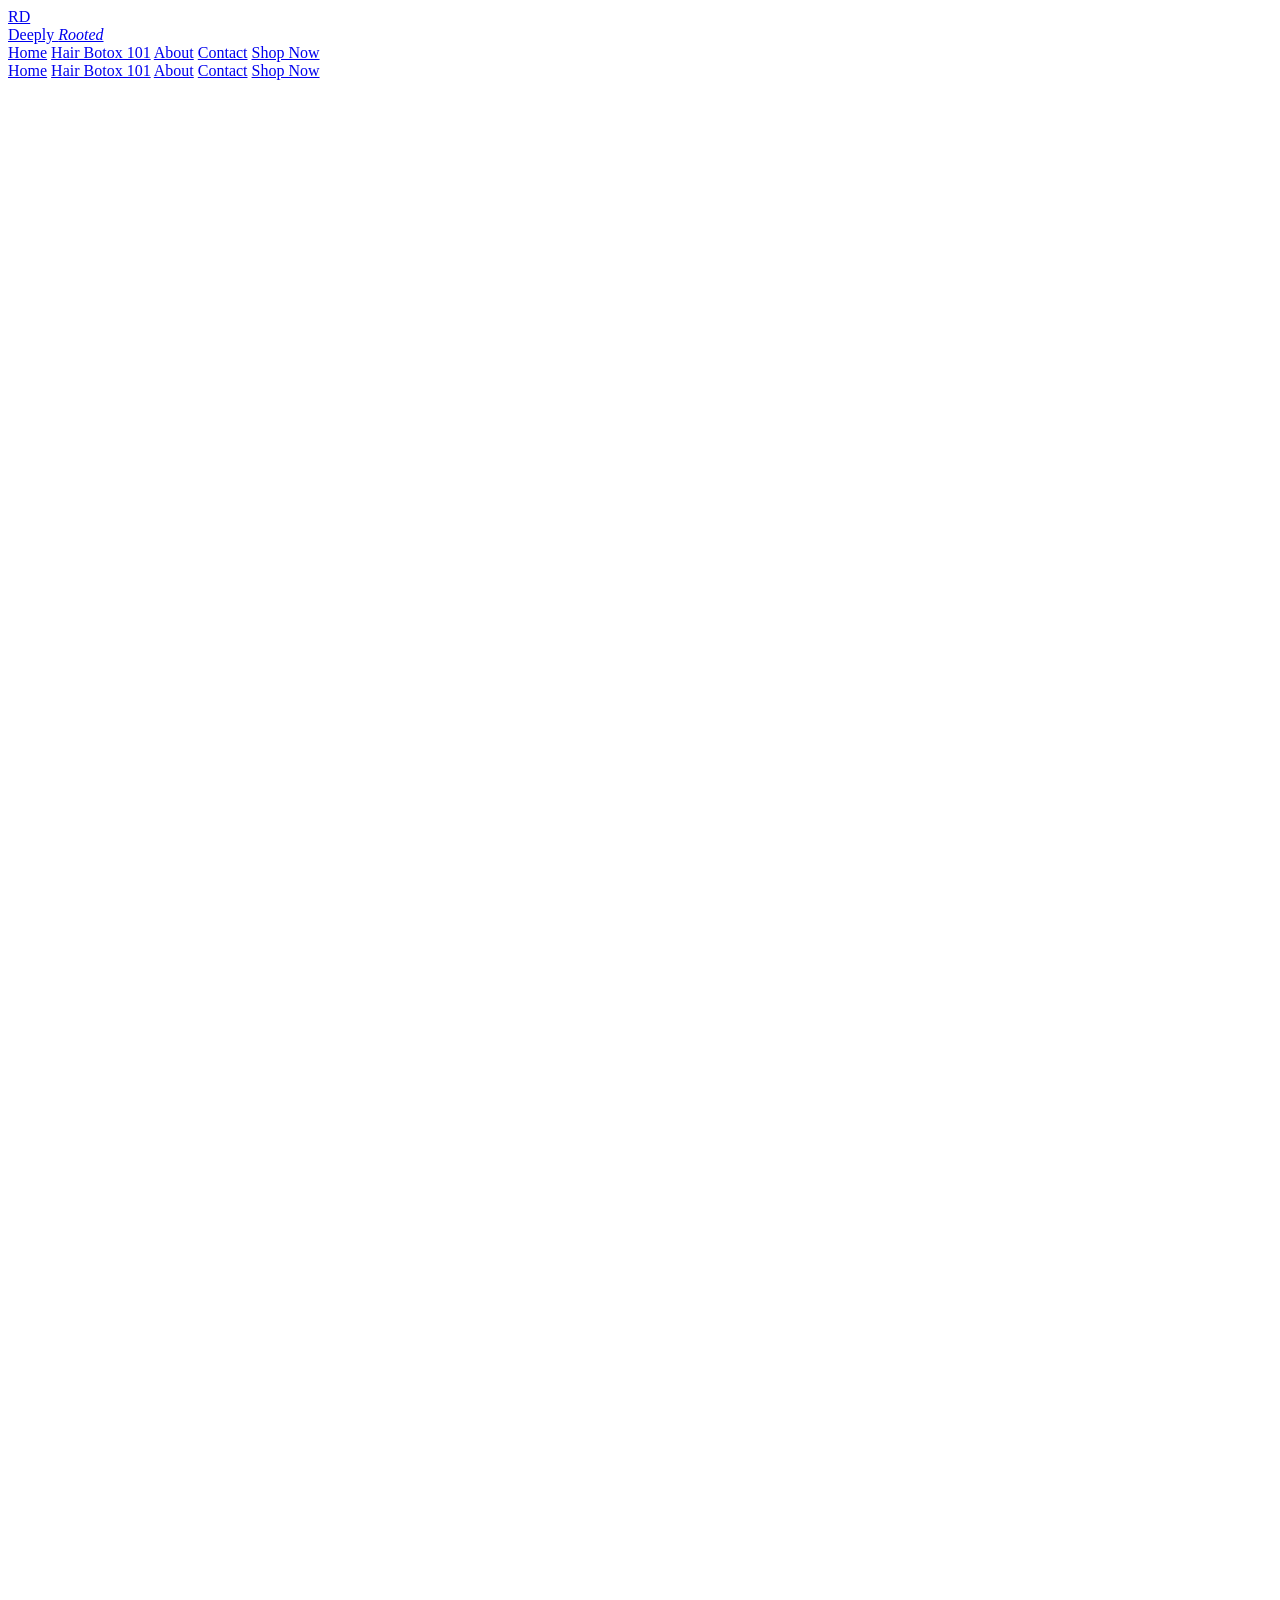
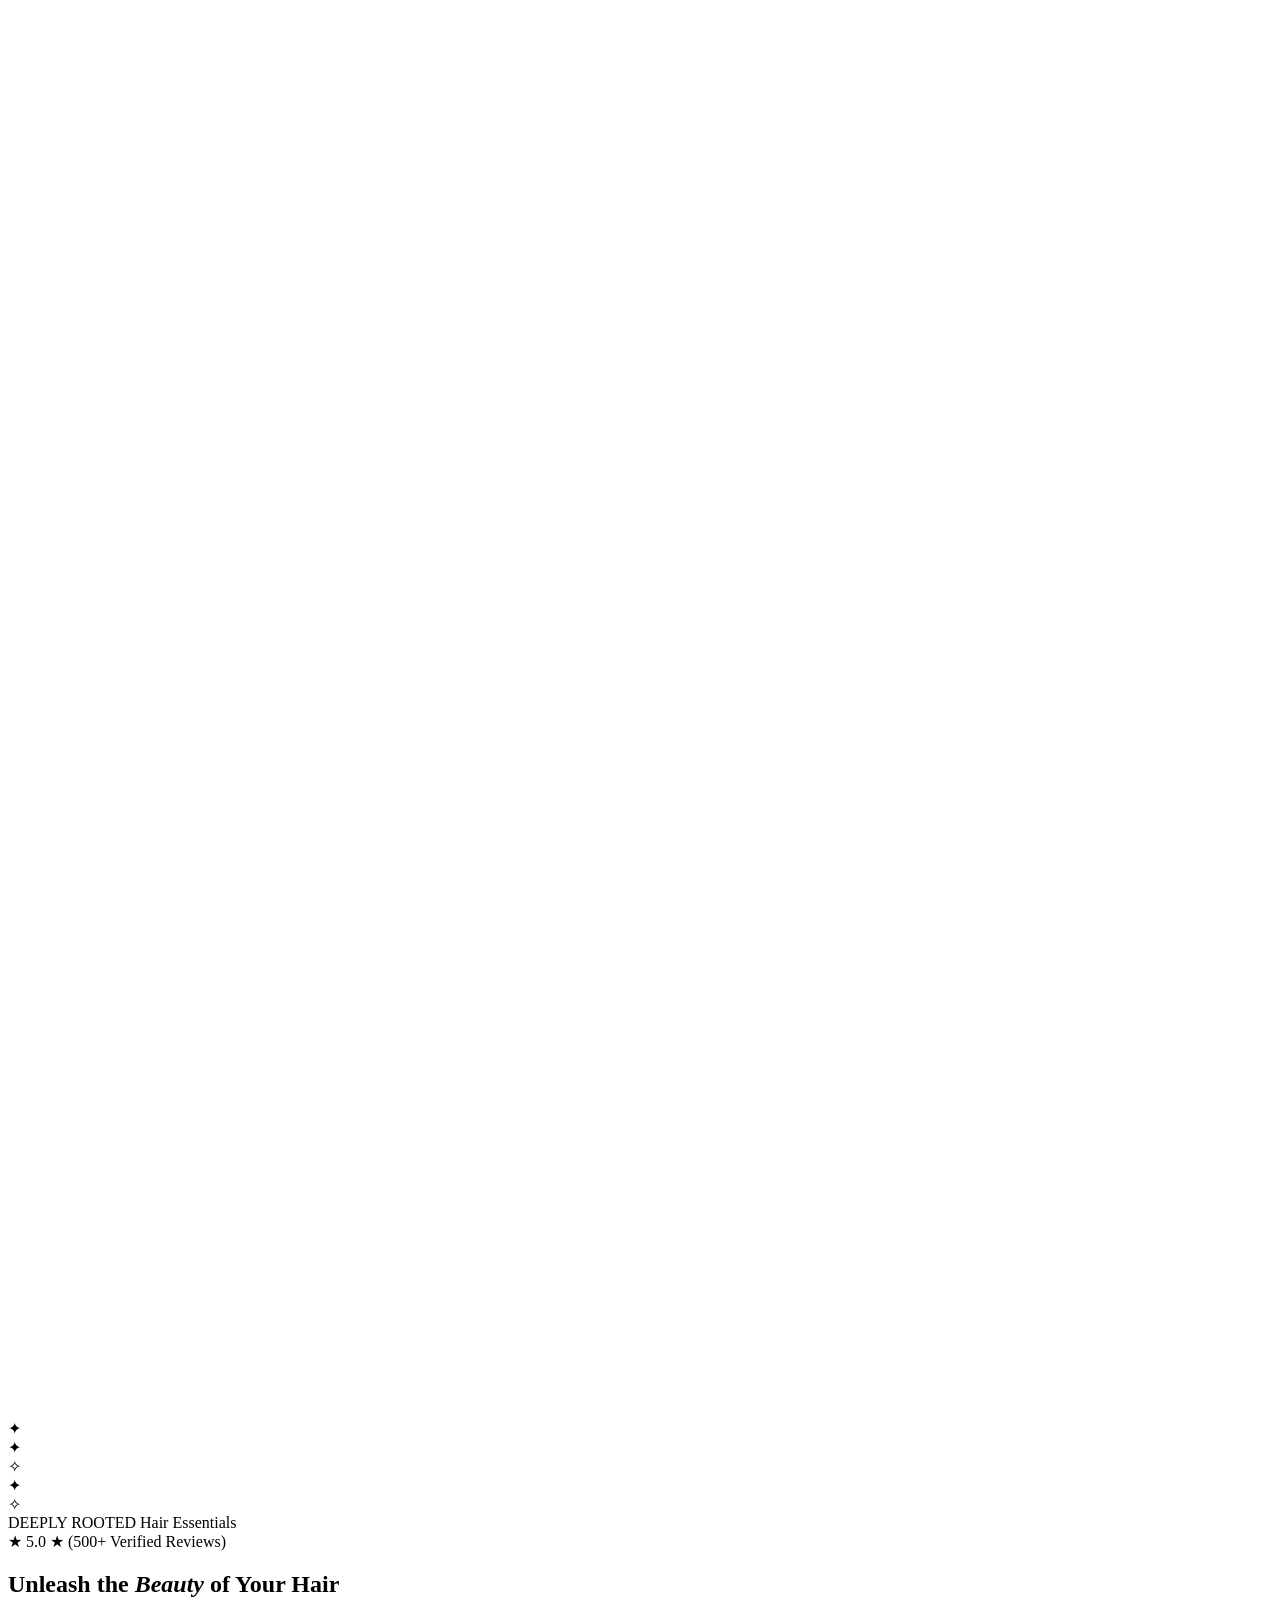
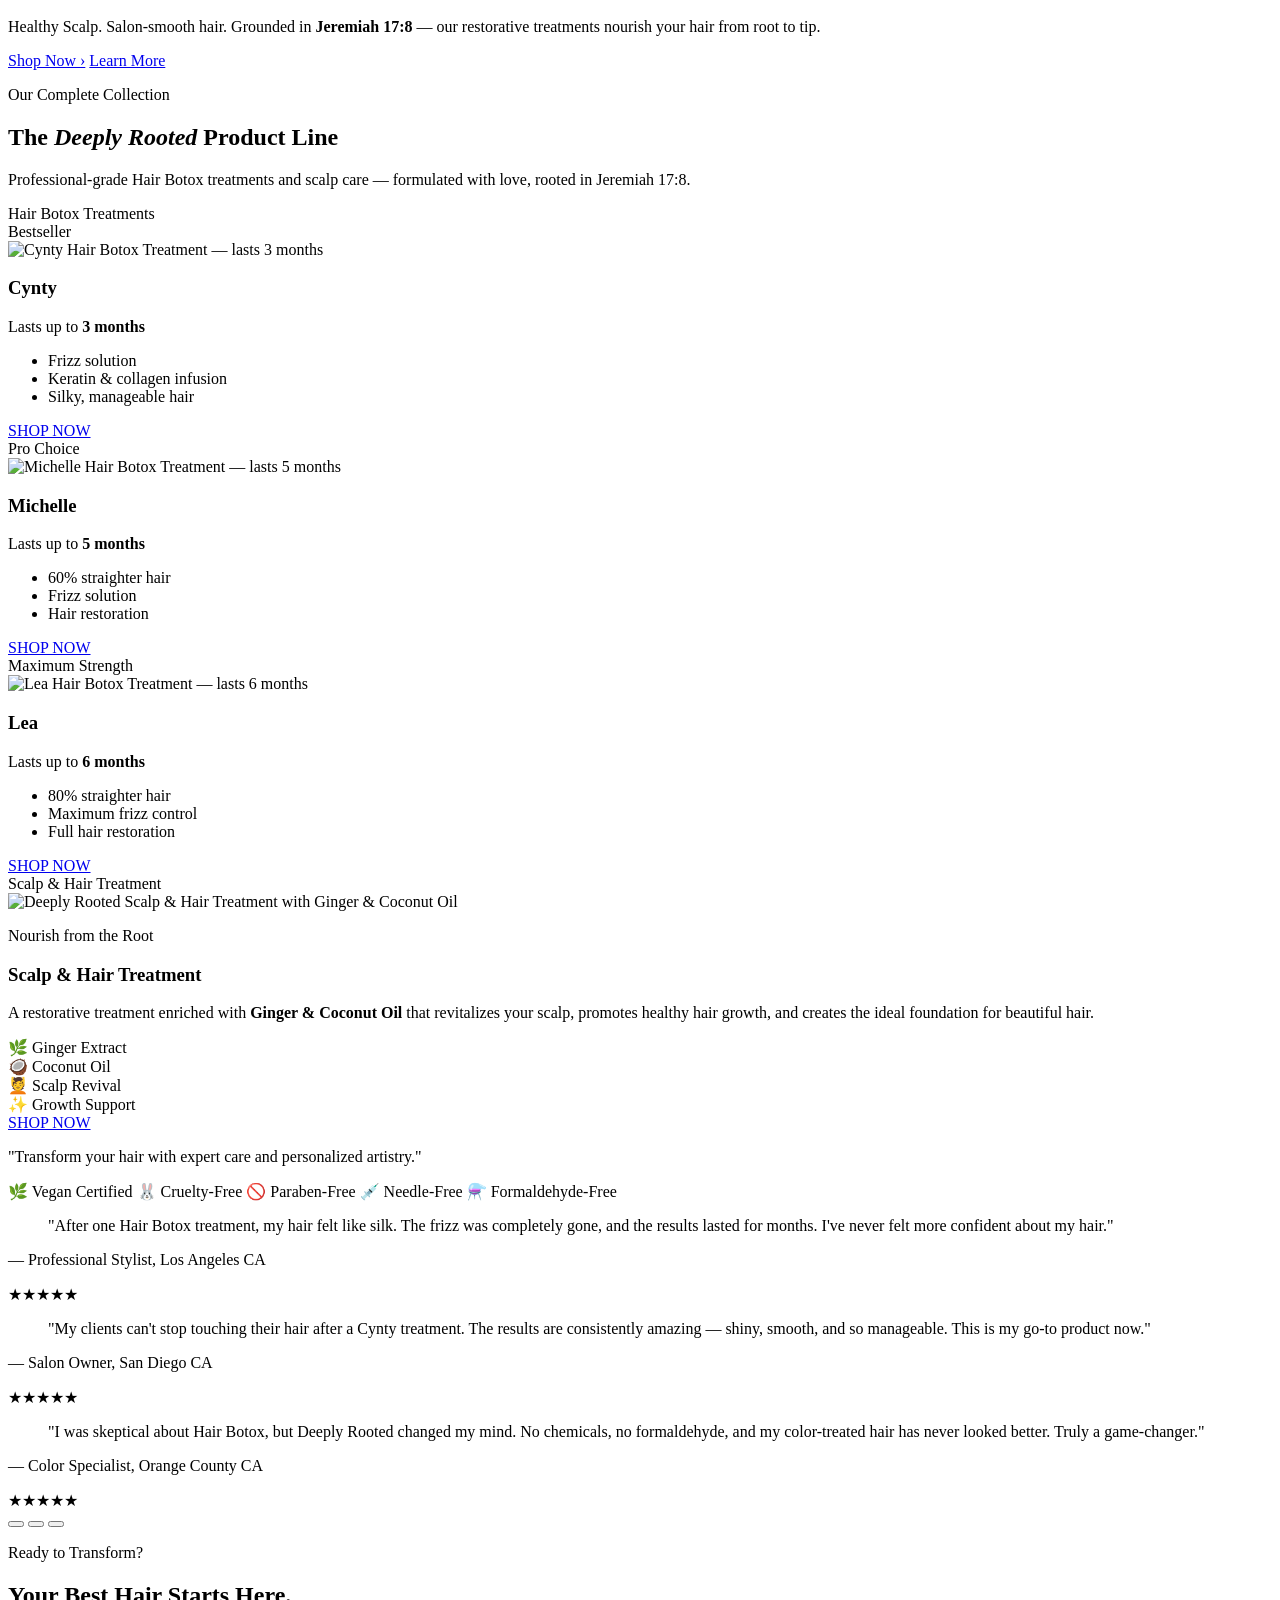
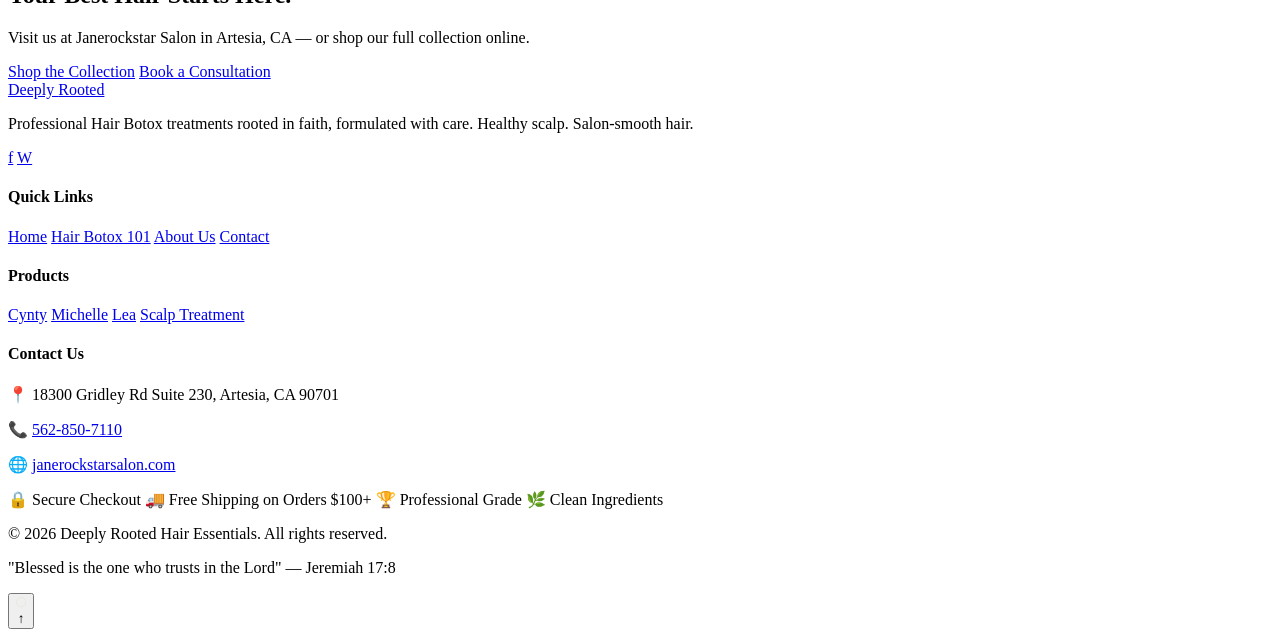
==== index.html @ 49ce664a "Clean up homepage: remove 5 redundant sections, keep focused flow (Hero > Products > Testimonials > " ====
<!DOCTYPE html>
<html lang="en">
<head>
  <meta charset="UTF-8">
  <meta name="viewport" content="width=device-width, initial-scale=1.0">
  <title>Deeply Rooted Hair Essentials — Professional Hair Botox Care</title>
  <meta name="description" content="Unleash the beauty of your hair with professional Hair Botox treatments. Needle-free, formaldehyde-free, chemical-free solutions for salon-smooth hair. Healthy Scalp. Salon-smooth hair.">

  <!-- Performance: Preconnect -->
  <link rel="preconnect" href="https://fonts.googleapis.com">
  <link rel="preconnect" href="https://fonts.gstatic.com" crossorigin>
  <link rel="preconnect" href="https://hair-botox-deeply-rooted.myshopify.com">

  <!-- Open Graph -->
  <meta property="og:title" content="Deeply Rooted Hair Essentials — Professional Hair Botox Care">
  <meta property="og:description" content="Needle-free, formaldehyde-free Hair Botox treatments. Healthy Scalp. Salon-smooth hair.">
  <meta property="og:type" content="website">
  <meta property="og:image" content="assets/images/logo.png">

  <link rel="stylesheet" href="styles/main.css">
  <link rel="stylesheet" href="styles/pages/home.css">

  <!-- Structured Data -->
  <script type="application/ld+json">
  {
    "@context": "https://schema.org",
    "@type": "LocalBusiness",
    "name": "Deeply Rooted Hair Essentials",
    "description": "Professional Hair Botox treatments — needle-free, formaldehyde-free, chemical-free. Healthy Scalp. Salon-smooth hair.",
    "address": {
      "@type": "PostalAddress",
      "streetAddress": "18300 Gridley Rd Suite 230",
      "addressLocality": "Artesia",
      "addressRegion": "CA",
      "postalCode": "90701",
      "addressCountry": "US"
    },
    "telephone": "562-850-7110",
    "url": "https://janerockstarsalon.com",
    "aggregateRating": {
      "@type": "AggregateRating",
      "ratingValue": "5.0",
      "reviewCount": "500"
    }
  }
  </script>

  <!-- Fallback: show all content if JavaScript is disabled (e.g. mobile data-saver mode) -->
  <noscript>
    <style>
      .reveal, .reveal-left, .reveal-right, .reveal-scale, .reveal-rotate, .reveal-blur {
        opacity: 1 !important;
        transform: none !important;
        filter: none !important;
        animation: none !important;
      }
    </style>
  </noscript>
</head>
<body>

  <!-- Scroll Progress Bar -->
  <div class="scroll-progress" id="scroll-progress"></div>

  <!-- Navigation -->
  <nav class="navbar" id="navbar">
    <div class="container">
      <a href="index.html" class="nav-logo">
        <div class="nav-logo-mark">
          <img src="assets/images/logo.png" alt="Deeply Rooted Logo" class="nav-logo-img" onerror="this.style.display='none'; this.nextElementSibling.style.display='flex'">
          <div class="nav-logo-fallback" style="display:none">RD</div>
        </div>
        <span class="nav-logo-text">Deeply <em>Rooted</em></span>
      </a>
      <div class="nav-links">
        <a href="index.html" class="active">Home</a>
        <a href="hair-botox-101.html">Hair Botox 101</a>
        <a href="about.html">About</a>
        <a href="contact.html">Contact</a>
        <a href="https://hair-botox-deeply-rooted.myshopify.com" target="_blank" class="nav-cta">Shop Now</a>
      </div>
      <div class="hamburger" id="hamburger" aria-label="Toggle navigation menu">
        <span></span><span></span><span></span>
      </div>
    </div>
  </nav>

  <!-- Mobile Menu -->
  <div class="mobile-overlay" id="mobile-overlay"></div>
  <div class="mobile-menu" id="mobile-menu">
    <a href="index.html">Home</a>
    <a href="hair-botox-101.html">Hair Botox 101</a>
    <a href="about.html">About</a>
    <a href="contact.html">Contact</a>
    <a href="https://hair-botox-deeply-rooted.myshopify.com" target="_blank" class="btn btn-primary" style="margin-top:1rem;">Shop Now</a>
  </div>

  <!-- ═══════════════════════════════════════════
       HERO — Logo-Centered Design
  ═══════════════════════════════════════════ -->
  <section class="hero" id="hero">

    <!-- Particle container -->
    <div class="hero-particles" id="hero-particles"></div>

    <!-- Botanical leaf decorations -->
    <div class="hero-leaf hero-leaf-left" aria-hidden="true">
      <svg viewBox="0 0 200 600" fill="none" xmlns="http://www.w3.org/2000/svg">
        <path d="M170 20 C140 80, 100 160, 80 260 C65 340, 70 420, 50 560" stroke="rgba(255,255,255,0.18)" stroke-width="1.5" fill="none"/>
        <path d="M158 45 C135 38, 110 42, 95 55 C110 48, 135 46, 158 45Z" fill="rgba(255,255,255,0.09)" stroke="rgba(255,255,255,0.14)" stroke-width="0.8"/>
        <path d="M148 75 C122 62, 95 66, 78 82 C95 72, 122 70, 148 75Z" fill="rgba(255,255,255,0.09)" stroke="rgba(255,255,255,0.14)" stroke-width="0.8"/>
        <path d="M135 108 C108 93, 78 97, 60 116 C78 104, 108 101, 135 108Z" fill="rgba(255,255,255,0.09)" stroke="rgba(255,255,255,0.13)" stroke-width="0.8"/>
        <path d="M120 145 C92 128, 60 133, 40 154 C60 140, 92 137, 120 145Z" fill="rgba(255,255,255,0.08)" stroke="rgba(255,255,255,0.13)" stroke-width="0.8"/>
        <path d="M108 182 C80 164, 48 169, 28 192 C48 177, 80 174, 108 182Z" fill="rgba(255,255,255,0.08)" stroke="rgba(255,255,255,0.12)" stroke-width="0.8"/>
        <path d="M80 260 C55 290, 35 330, 25 380" stroke="rgba(255,255,255,0.13)" stroke-width="1.2" fill="none"/>
        <path d="M72 285 C50 275, 28 278, 12 292 C28 283, 50 282, 72 285Z" fill="rgba(255,255,255,0.07)" stroke="rgba(255,255,255,0.11)" stroke-width="0.8"/>
      </svg>
    </div>
    <div class="hero-leaf hero-leaf-right" aria-hidden="true">
      <svg viewBox="0 0 200 600" fill="none" xmlns="http://www.w3.org/2000/svg">
        <path d="M170 20 C140 80, 100 160, 80 260 C65 340, 70 420, 50 560" stroke="rgba(255,255,255,0.15)" stroke-width="1.5" fill="none"/>
        <path d="M158 45 C135 38, 110 42, 95 55 C110 48, 135 46, 158 45Z" fill="rgba(255,255,255,0.08)" stroke="rgba(255,255,255,0.12)" stroke-width="0.8"/>
        <path d="M148 75 C122 62, 95 66, 78 82 C95 72, 122 70, 148 75Z" fill="rgba(255,255,255,0.08)" stroke="rgba(255,255,255,0.12)" stroke-width="0.8"/>
        <path d="M135 108 C108 93, 78 97, 60 116 C78 104, 108 101, 135 108Z" fill="rgba(255,255,255,0.07)" stroke="rgba(255,255,255,0.11)" stroke-width="0.8"/>
        <path d="M80 260 C55 290, 35 330, 25 380" stroke="rgba(255,255,255,0.11)" stroke-width="1.2" fill="none"/>
        <path d="M72 285 C50 275, 28 278, 12 292 C28 283, 50 282, 72 285Z" fill="rgba(255,255,255,0.06)" stroke="rgba(255,255,255,0.10)" stroke-width="0.8"/>
      </svg>
    </div>

    <!-- Sparkle decorations -->
    <div class="hero-sparkle hero-sparkle-1" aria-hidden="true">✦</div>
    <div class="hero-sparkle hero-sparkle-2" aria-hidden="true">✦</div>
    <div class="hero-sparkle hero-sparkle-3" aria-hidden="true">✧</div>
    <div class="hero-sparkle hero-sparkle-4" aria-hidden="true">✦</div>
    <div class="hero-sparkle hero-sparkle-5" aria-hidden="true">✧</div>

    <div class="hero-inner">
      <!-- Logo Showcase with Parallax -->
      <div class="hero-logo-showcase" id="hero-logo-parallax">
        <div class="logo-glow"></div>
        <div class="logo-pulse-ring"></div>
        <div class="logo-orbit-ring"></div>
        <img src="assets/images/logo.png" alt="Deeply Rooted Hair Essentials" class="hero-logo-main" onerror="this.style.display='none'">
      </div>

      <!-- Brand Name -->
      <div class="hero-brand-name">
        <span class="brand-line-top">DEEPLY ROOTED</span>
        <span class="brand-line-bottom">Hair Essentials</span>
      </div>

      <!-- Rating badge -->
      <div class="hero-rating">
        <span class="rating-star">★</span>
        <span class="rating-score">5.0</span>
        <span class="rating-star">★</span>
        <span class="rating-count">(500+ Verified Reviews)</span>
      </div>

      <!-- Headline -->
      <h1 class="hero-headline">Unleash the <em class="gradient-text">Beauty</em> of Your Hair</h1>
      <p class="hero-sub">Healthy Scalp. Salon-smooth hair. Grounded in <strong>Jeremiah 17:8</strong> — our restorative treatments nourish your hair from root to tip.</p>

      <!-- CTA Buttons -->
      <div class="hero-actions">
        <a href="https://hair-botox-deeply-rooted.myshopify.com" target="_blank" class="btn btn-gold-lg">Shop Now <span class="btn-arrow">›</span></a>
        <a href="hair-botox-101.html" class="btn btn-ghost-lg">Learn More</a>
      </div>
    </div>

    <!-- Scroll indicator -->
    <div class="hero-scroll-hint">
      <div class="scroll-mouse"><div class="scroll-wheel"></div></div>
    </div>
  </section>

  <!-- ═══════════════════════════════════════════
       PRODUCT LINEUP — Complete Collection
  ═══════════════════════════════════════════ -->
  <section class="product-lineup section" id="product-lineup">
    <div class="container">
      <div class="section-header">
        <p class="subtitle">Our Complete Collection</p>
        <h2>The <em>Deeply Rooted</em> Product Line</h2>
        <p>Professional-grade Hair Botox treatments and scalp care — formulated with love, rooted in Jeremiah 17:8.</p>
      </div>

      <!-- Product Category Label -->
      <div class="lineup-category reveal">
        <div class="lineup-category-line"></div>
        <span class="lineup-category-label">Hair Botox Treatments</span>
        <div class="lineup-category-line"></div>
      </div>

      <!-- Hair Botox Products -->
      <div class="lineup-grid reveal">
        <!-- Cynty -->
        <div class="lineup-card" data-product="cynty">
          <div class="lineup-card-badge lineup-badge-gold">Bestseller</div>
          <div class="lineup-card-image">
            <div class="lineup-card-glow"></div>
            <img src="assets/images/product-cynty.png" alt="Cynty Hair Botox Treatment — lasts 3 months" loading="lazy">
          </div>
          <div class="lineup-card-content">
            <h3>Cynty</h3>
            <div class="lineup-duration">
              <div class="lineup-duration-bar" style="--duration-width: 50%"></div>
              <span class="lineup-duration-text">Lasts up to <strong>3 months</strong></span>
            </div>
            <ul class="lineup-features">
              <li>Frizz solution</li>
              <li>Keratin & collagen infusion</li>
              <li>Silky, manageable hair</li>
            </ul>
            <a href="https://hair-botox-deeply-rooted.myshopify.com" target="_blank" class="btn btn-primary btn-ripple lineup-btn">SHOP NOW</a>
          </div>
        </div>

        <!-- Michelle -->
        <div class="lineup-card" data-product="michelle">
          <div class="lineup-card-badge lineup-badge-sage">Pro Choice</div>
          <div class="lineup-card-image">
            <div class="lineup-card-glow"></div>
            <img src="assets/images/product-michelle.png" alt="Michelle Hair Botox Treatment — lasts 5 months" loading="lazy">
          </div>
          <div class="lineup-card-content">
            <h3>Michelle</h3>
            <div class="lineup-duration">
              <div class="lineup-duration-bar" style="--duration-width: 75%"></div>
              <span class="lineup-duration-text">Lasts up to <strong>5 months</strong></span>
            </div>
            <ul class="lineup-features">
              <li>60% straighter hair</li>
              <li>Frizz solution</li>
              <li>Hair restoration</li>
            </ul>
            <a href="https://hair-botox-deeply-rooted.myshopify.com" target="_blank" class="btn btn-primary btn-ripple lineup-btn">SHOP NOW</a>
          </div>
        </div>

        <!-- Lea -->
        <div class="lineup-card" data-product="lea">
          <div class="lineup-card-badge lineup-badge-dark">Maximum Strength</div>
          <div class="lineup-card-image">
            <div class="lineup-card-glow"></div>
            <img src="assets/images/product-lea.png" alt="Lea Hair Botox Treatment — lasts 6 months" loading="lazy">
          </div>
          <div class="lineup-card-content">
            <h3>Lea</h3>
            <div class="lineup-duration">
              <div class="lineup-duration-bar" style="--duration-width: 100%"></div>
              <span class="lineup-duration-text">Lasts up to <strong>6 months</strong></span>
            </div>
            <ul class="lineup-features">
              <li>80% straighter hair</li>
              <li>Maximum frizz control</li>
              <li>Full hair restoration</li>
            </ul>
            <a href="https://hair-botox-deeply-rooted.myshopify.com" target="_blank" class="btn btn-primary btn-ripple lineup-btn">SHOP NOW</a>
          </div>
        </div>
      </div>

      <!-- Scalp Treatment Category -->
      <div class="lineup-category reveal" style="margin-top: var(--space-4xl);">
        <div class="lineup-category-line"></div>
        <span class="lineup-category-label">Scalp & Hair Treatment</span>
        <div class="lineup-category-line"></div>
      </div>

      <!-- Scalp Treatment — Full-width feature card -->
      <div class="lineup-feature-card reveal">
        <div class="lineup-feature-image">
          <img src="assets/images/product-scalp-treatment.png" alt="Deeply Rooted Scalp & Hair Treatment with Ginger & Coconut Oil" loading="lazy">
        </div>
        <div class="lineup-feature-content">
          <p class="subtitle">Nourish from the Root</p>
          <h3>Scalp & Hair Treatment</h3>
          <p class="lineup-feature-lead">A restorative treatment enriched with <strong>Ginger & Coconut Oil</strong> that revitalizes your scalp, promotes healthy hair growth, and creates the ideal foundation for beautiful hair.</p>
          <div class="lineup-feature-highlights">
            <div class="lineup-highlight">
              <span class="lineup-highlight-icon">🌿</span>
              <span>Ginger Extract</span>
            </div>
            <div class="lineup-highlight">
              <span class="lineup-highlight-icon">🥥</span>
              <span>Coconut Oil</span>
            </div>
            <div class="lineup-highlight">
              <span class="lineup-highlight-icon">💆</span>
              <span>Scalp Revival</span>
            </div>
            <div class="lineup-highlight">
              <span class="lineup-highlight-icon">✨</span>
              <span>Growth Support</span>
            </div>
          </div>
          <a href="https://hair-botox-deeply-rooted.myshopify.com" target="_blank" class="btn btn-primary btn-ripple" style="margin-top: 1.5rem;">SHOP NOW</a>
        </div>
      </div>

      <!-- Bottom tagline -->
      <div class="lineup-tagline reveal">
        <p>"Transform your hair with expert care and personalized artistry."</p>
        <div class="lineup-badges-row">
          <span class="spotlight-badge">🌿 Vegan Certified</span>
          <span class="spotlight-badge">🐰 Cruelty-Free</span>
          <span class="spotlight-badge">🚫 Paraben-Free</span>
          <span class="spotlight-badge">💉 Needle-Free</span>
          <span class="spotlight-badge">⚗️ Formaldehyde-Free</span>
        </div>
      </div>
    </div>
  </section>

  <!-- ═══════════════════════════════════════════
       TESTIMONIAL
  ═══════════════════════════════════════════ -->
  <section class="testimonial-section" id="testimonial">
    <div class="container">
      <div class="testimonial-carousel reveal" id="testimonial-carousel">
        <div class="testimonial-logo">
          <img src="assets/images/logo.png" alt="Deeply Rooted" onerror="this.style.display='none'">
        </div>

        <!-- Slide 1 -->
        <div class="testimonial-slide active" data-slide="0">
          <blockquote class="testimonial-quote">
            "After one Hair Botox treatment, my hair felt like silk. The frizz was completely gone, and the results lasted for months. I've never felt more confident about my hair."
          </blockquote>
          <p class="testimonial-author">— Professional Stylist, Los Angeles CA</p>
          <div class="testimonial-stars">★★★★★</div>
        </div>

        <!-- Slide 2 -->
        <div class="testimonial-slide" data-slide="1">
          <blockquote class="testimonial-quote">
            "My clients can't stop touching their hair after a Cynty treatment. The results are consistently amazing — shiny, smooth, and so manageable. This is my go-to product now."
          </blockquote>
          <p class="testimonial-author">— Salon Owner, San Diego CA</p>
          <div class="testimonial-stars">★★★★★</div>
        </div>

        <!-- Slide 3 -->
        <div class="testimonial-slide" data-slide="2">
          <blockquote class="testimonial-quote">
            "I was skeptical about Hair Botox, but Deeply Rooted changed my mind. No chemicals, no formaldehyde, and my color-treated hair has never looked better. Truly a game-changer."
          </blockquote>
          <p class="testimonial-author">— Color Specialist, Orange County CA</p>
          <div class="testimonial-stars">★★★★★</div>
        </div>

        <!-- Carousel dots -->
        <div class="testimonial-dots">
          <button class="testimonial-dot active" data-dot="0" aria-label="Slide 1"></button>
          <button class="testimonial-dot" data-dot="1" aria-label="Slide 2"></button>
          <button class="testimonial-dot" data-dot="2" aria-label="Slide 3"></button>
        </div>
      </div>
    </div>
  </section>

  <!-- ═══════════════════════════════════════════
       CTA BANNER
  ═══════════════════════════════════════════ -->
  <section class="cta-banner">
    <div class="cta-banner-bg"></div>
    <div class="container">
      <div class="cta-banner-inner reveal">
        <p class="subtitle" style="color: var(--color-gold-light);">Ready to Transform?</p>
        <h2>Your Best Hair Starts Here.</h2>
        <p>Visit us at Janerockstar Salon in Artesia, CA — or shop our full collection online.</p>
        <div class="cta-banner-actions">
          <a href="https://hair-botox-deeply-rooted.myshopify.com" target="_blank" class="btn btn-gold-lg btn-ripple">Shop the Collection</a>
          <a href="contact.html" class="btn btn-ghost-lg btn-ripple">Book a Consultation</a>
        </div>
      </div>
    </div>
  </section>

  <!-- Footer -->
  <footer class="footer" id="footer">
    <div class="container">
      <div class="footer-grid">
        <div class="footer-brand">
          <div class="footer-logo-wrap">
            <img src="assets/images/logo.png" alt="Deeply Rooted Hair Essentials" class="footer-logo-img" onerror="this.style.display='none'; this.nextElementSibling.style.display='block'">
            <a href="index.html" class="nav-logo" style="display:none">Deeply <span>Rooted</span></a>
          </div>
          <p>Professional Hair Botox treatments rooted in faith, formulated with care. Healthy scalp. Salon-smooth hair.</p>
          <div class="footer-social" style="margin-top:1rem;">
            <a href="https://www.facebook.com/profile.php?id=deeplyrooted" target="_blank" aria-label="Facebook">f</a>
            <a href="https://janerockstarsalon.com" target="_blank" aria-label="Website">W</a>
          </div>
        </div>
        <div>
          <h4>Quick Links</h4>
          <div class="footer-links">
            <a href="index.html">Home</a>
            <a href="hair-botox-101.html">Hair Botox 101</a>
            <a href="about.html">About Us</a>
            <a href="contact.html">Contact</a>
          </div>
        </div>
        <div>
          <h4>Products</h4>
          <div class="footer-links">
            <a href="https://hair-botox-deeply-rooted.myshopify.com/" target="_blank">Cynty</a>
            <a href="https://hair-botox-deeply-rooted.myshopify.com/" target="_blank">Michelle</a>
            <a href="https://hair-botox-deeply-rooted.myshopify.com/" target="_blank">Lea</a>
            <a href="https://hair-botox-deeply-rooted.myshopify.com/" target="_blank">Scalp Treatment</a>
          </div>
        </div>
        <div>
          <h4>Contact Us</h4>
          <div class="footer-contact">
            <p><span>📍</span> 18300 Gridley Rd Suite 230, Artesia, CA 90701</p>
            <p><span>📞</span> <a href="tel:5628507110">562-850-7110</a></p>
            <p><span>🌐</span> <a href="https://janerockstarsalon.com" target="_blank">janerockstarsalon.com</a></p>
          </div>
        </div>
      </div>
      <!-- Footer Trust Badges -->
      <div class="footer-trust">
        <span class="footer-trust-item"><span class="footer-trust-icon">🔒</span> Secure Checkout</span>
        <span class="footer-trust-item"><span class="footer-trust-icon">🚚</span> Free Shipping on Orders $100+</span>
        <span class="footer-trust-item"><span class="footer-trust-icon">🏆</span> Professional Grade</span>
        <span class="footer-trust-item"><span class="footer-trust-icon">🌿</span> Clean Ingredients</span>
      </div>
      <div class="footer-bottom">
        <p>&copy; 2026 Deeply Rooted Hair Essentials. All rights reserved.</p>
        <p class="footer-scripture">"Blessed is the one who trusts in the Lord" — Jeremiah 17:8</p>
      </div>
    </div>
  </footer>

  <!-- Back to Top Button -->
  <button class="back-to-top" id="back-to-top" aria-label="Back to top">
    <svg class="back-to-top-ring" viewBox="0 0 36 36">
      <circle class="ring-bg" cx="18" cy="18" r="16" fill="none" stroke="rgba(197,165,90,0.2)" stroke-width="2"/>
      <circle class="ring-progress" cx="18" cy="18" r="16" fill="none" stroke="var(--color-gold)" stroke-width="2" stroke-dasharray="100.53" stroke-dashoffset="100.53" stroke-linecap="round"/>
    </svg>
    <span class="back-to-top-arrow">↑</span>
  </button>

  <script src="scripts/main.js"></script>
  <script>
    /* ── Particle Generator ── */
    (function() {
      const container = document.getElementById('hero-particles');
      if (!container) return;
      const count = 35;
      for (let i = 0; i < count; i++) {
        const p = document.createElement('div');
        p.className = 'particle';
        p.style.cssText = `
          left: ${Math.random() * 100}%;
          top: ${Math.random() * 100}%;
          width: ${Math.random() * 4 + 2}px;
          height: ${Math.random() * 4 + 2}px;
          animation-delay: ${Math.random() * 8}s;
          animation-duration: ${Math.random() * 10 + 8}s;
          opacity: ${Math.random() * 0.5 + 0.1};
        `;
        container.appendChild(p);
      }
    })();
  </script>
</body>
</html>
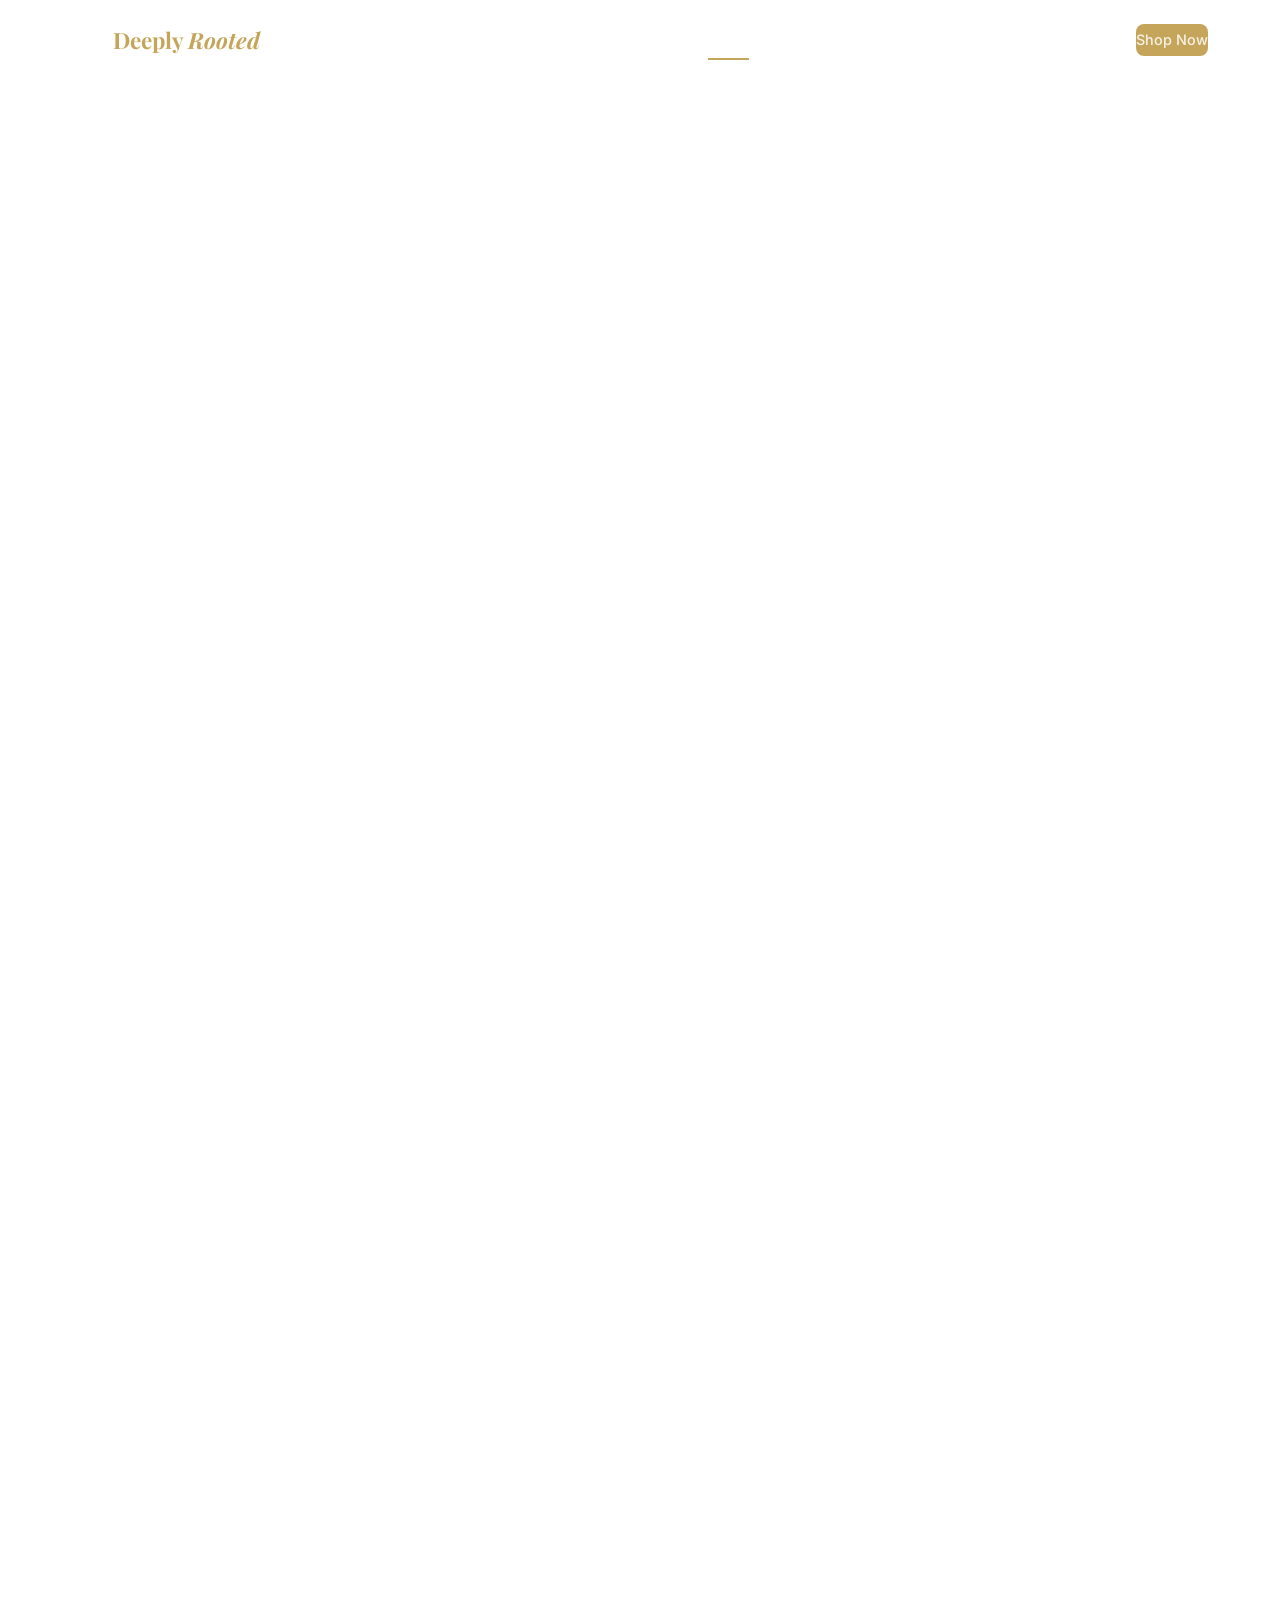
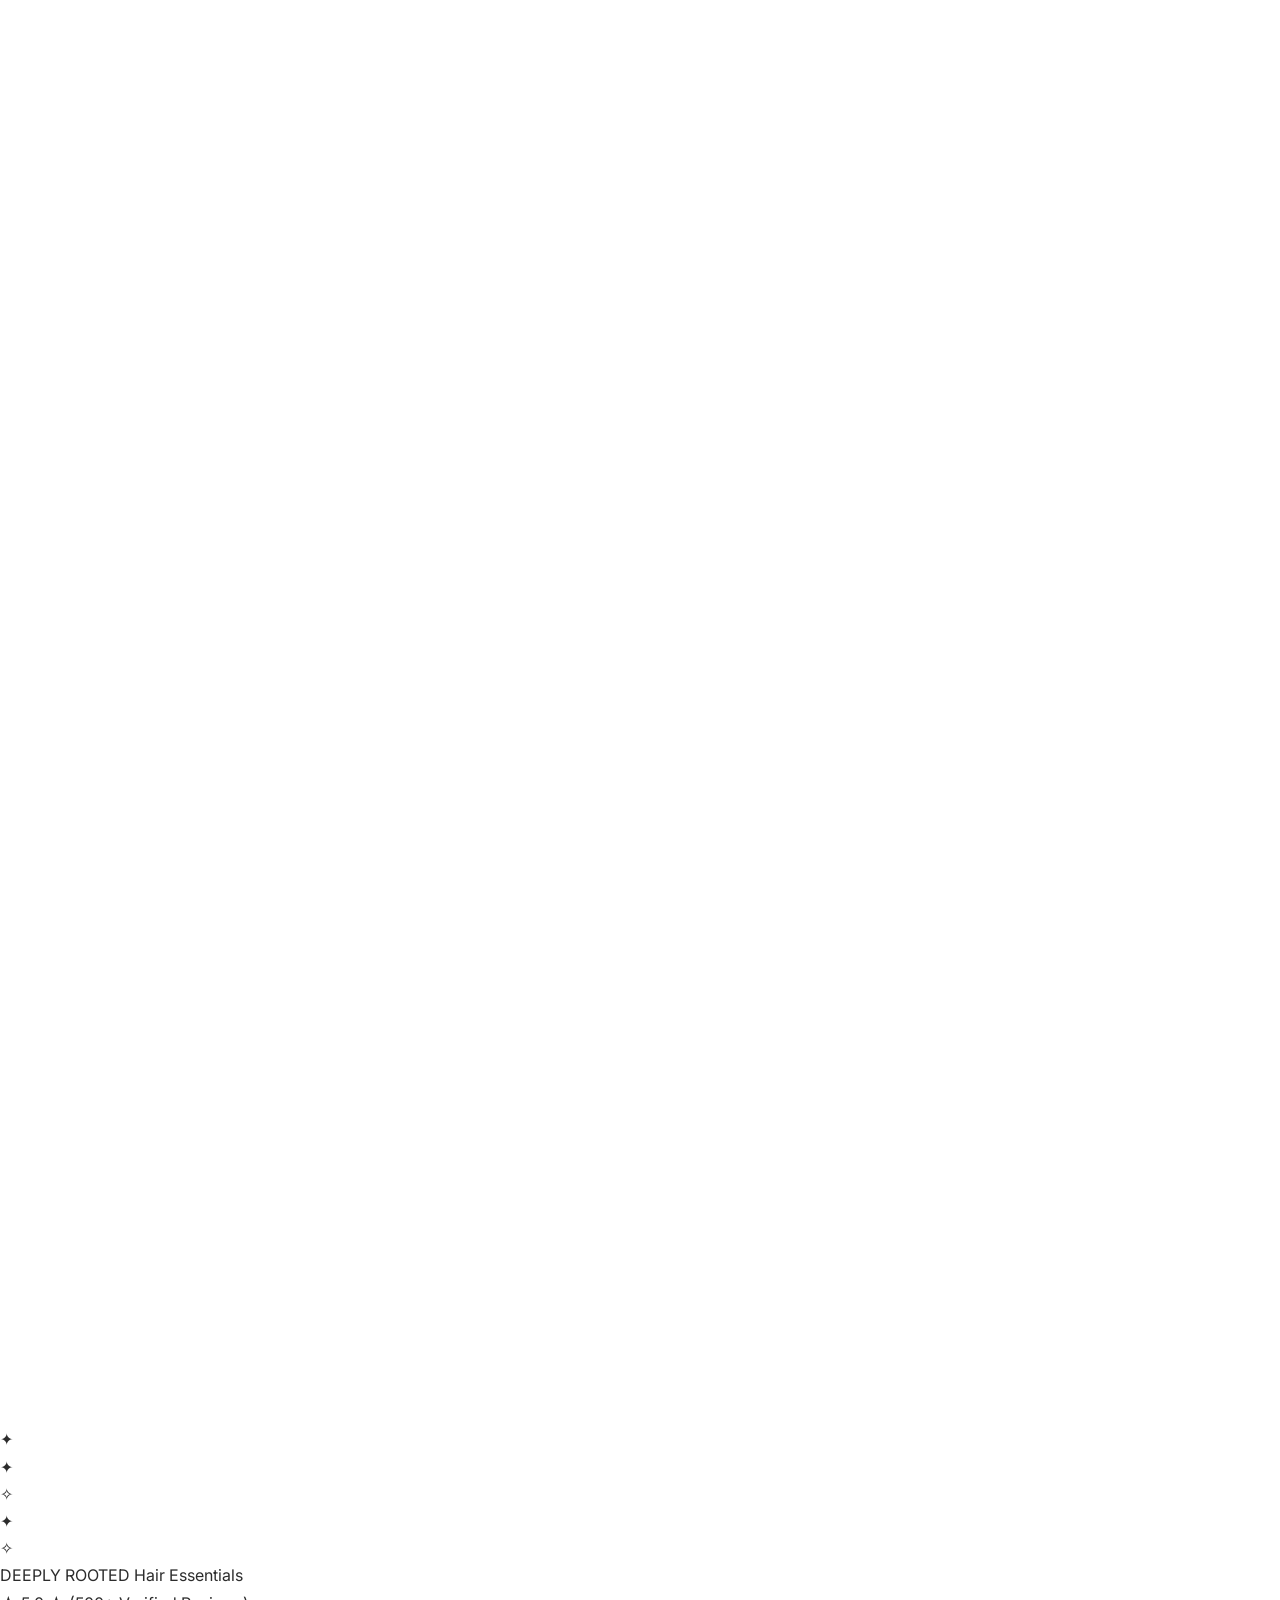
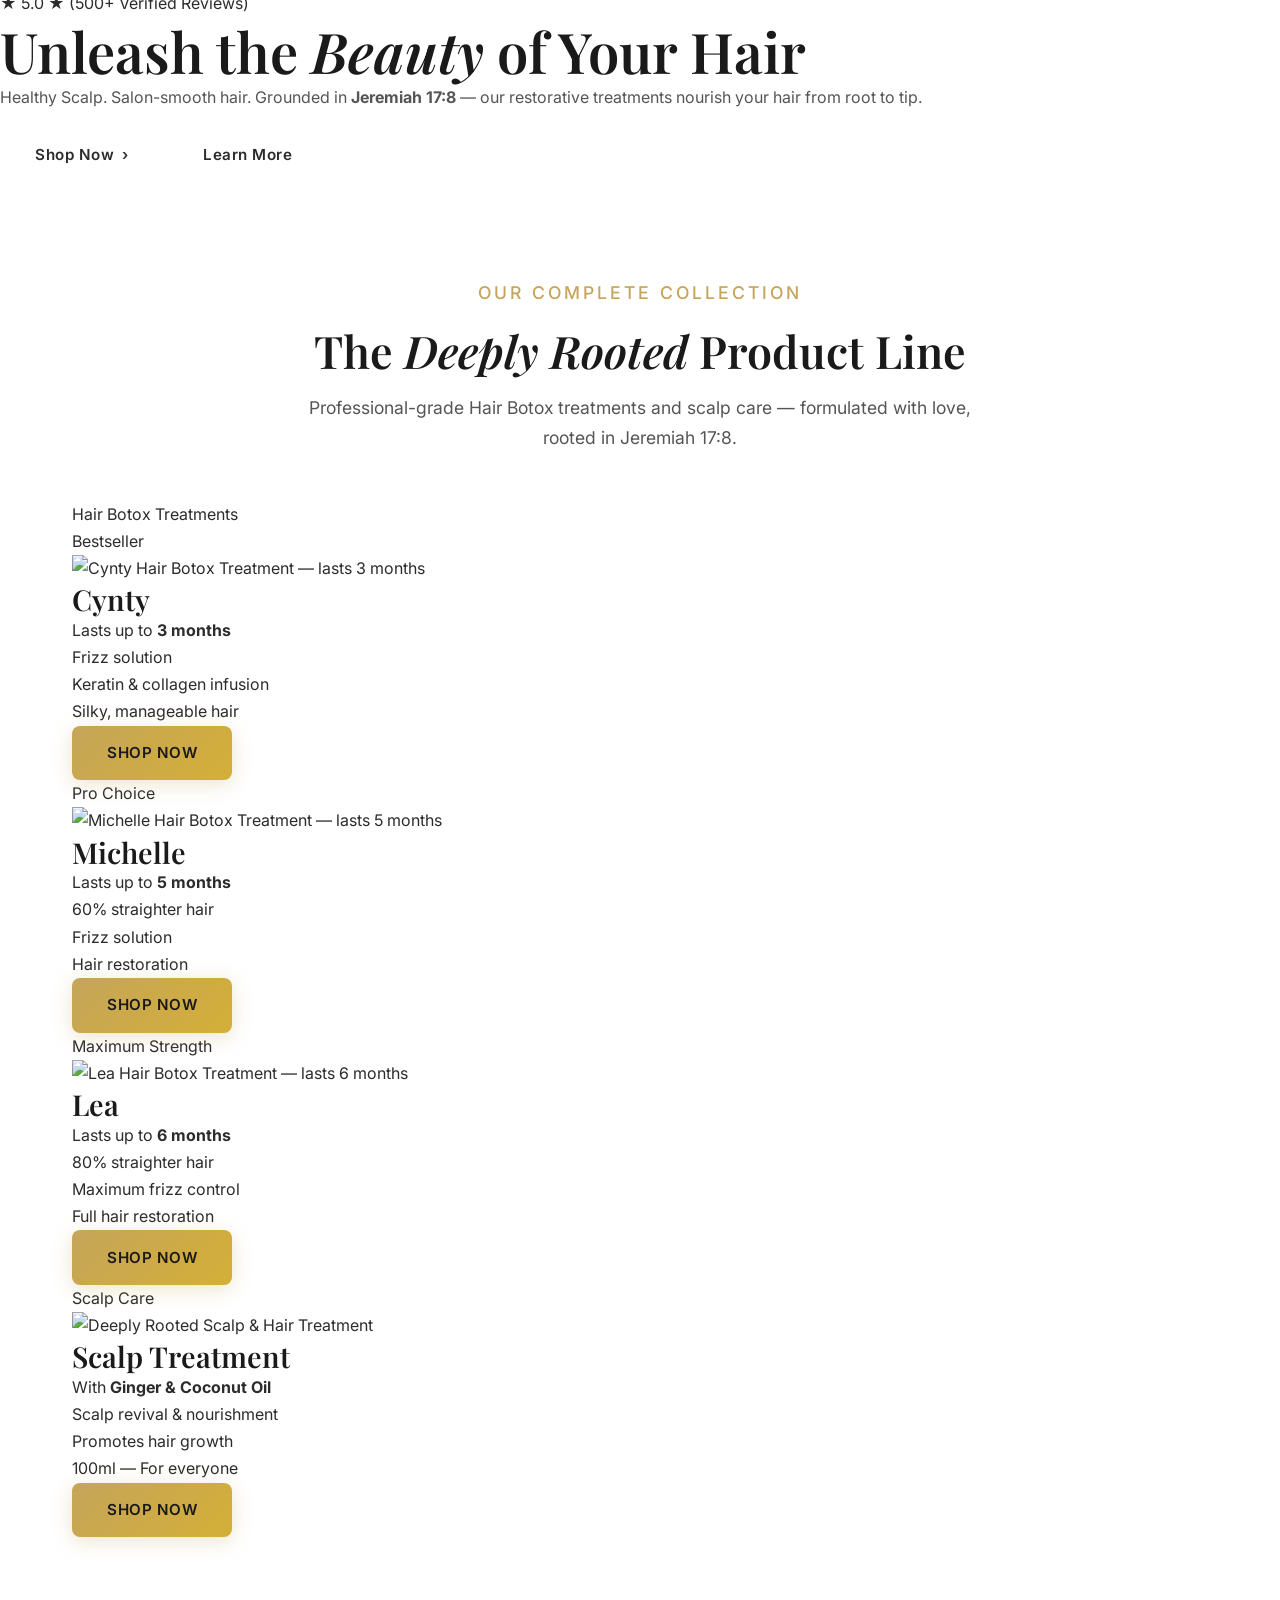
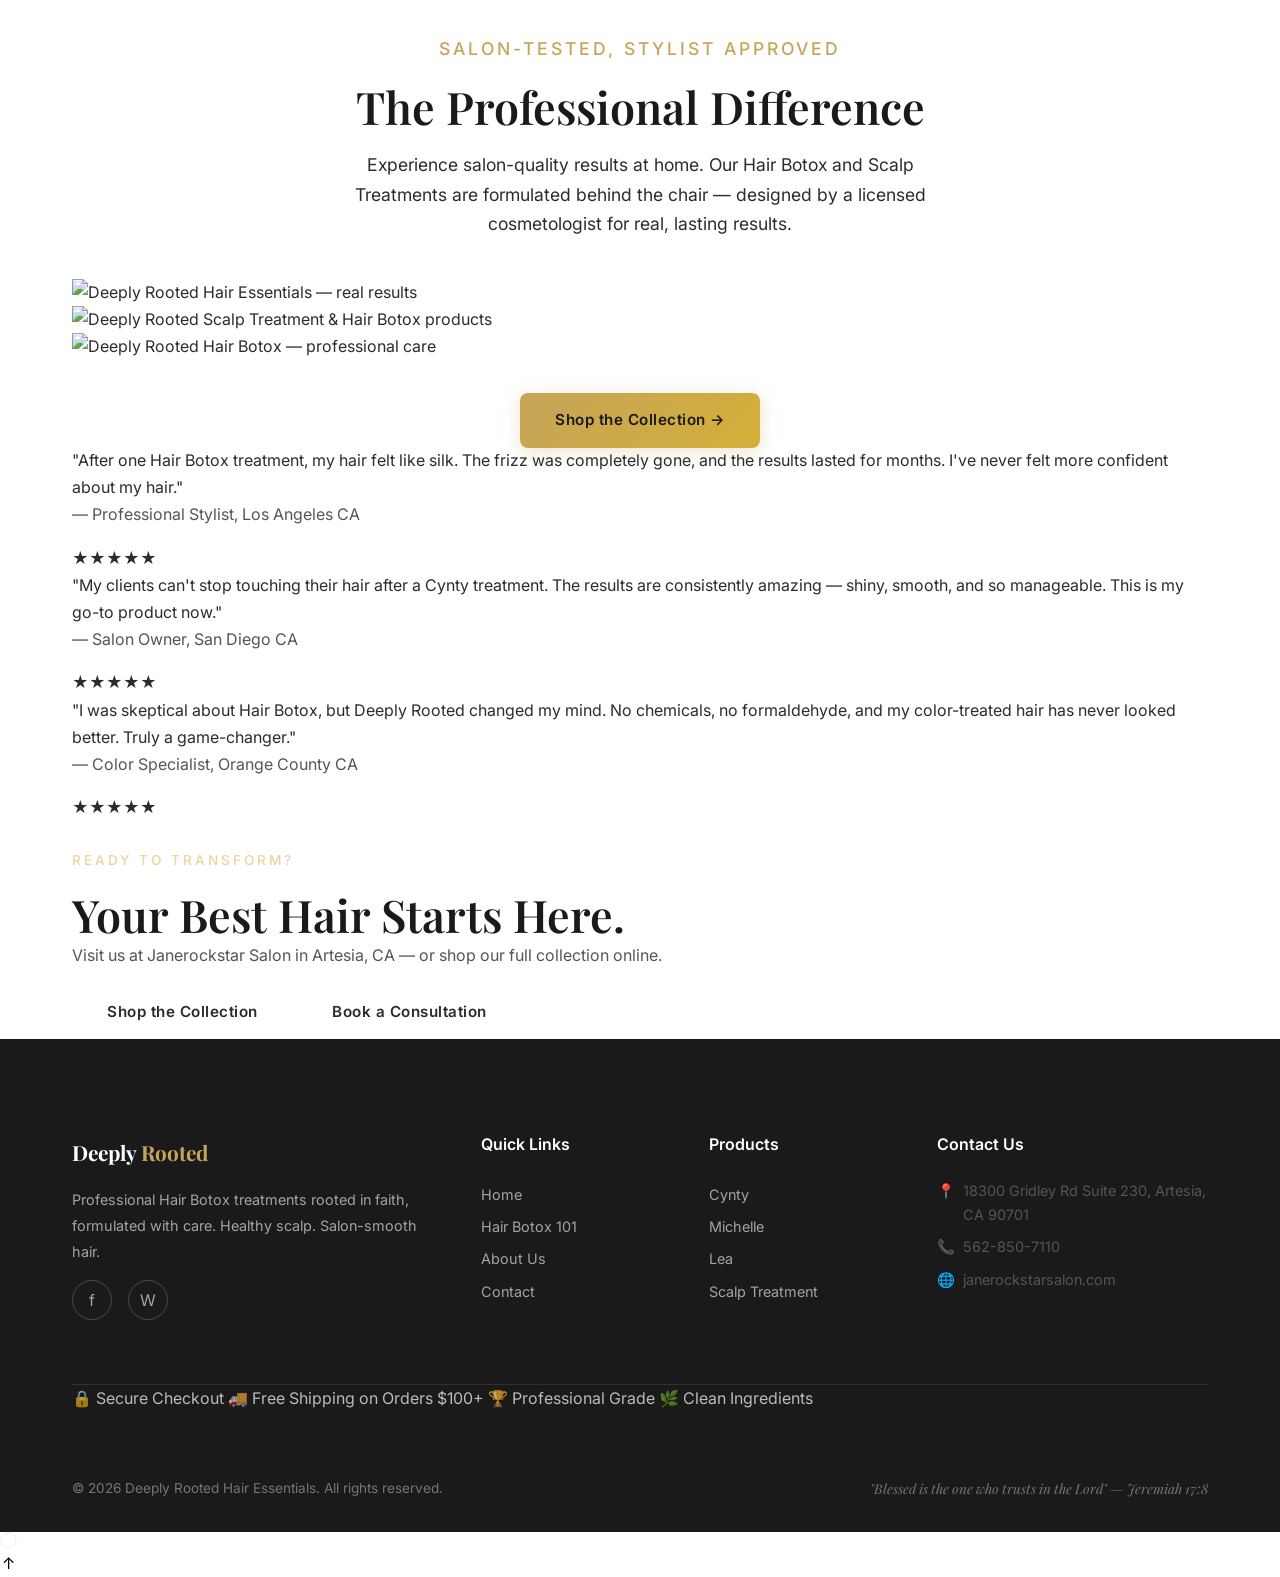
==== commit 4ec943fb: "Deploy: 2026-04-30 update" ====
--- a/index.html
+++ b/index.html
@@ -259,56 +259,55 @@
             <a href="https://hair-botox-deeply-rooted.myshopify.com" target="_blank" class="btn btn-primary btn-ripple lineup-btn">SHOP NOW</a>
           </div>
         </div>
-      </div>
-
-      <!-- Scalp Treatment Category -->
-      <div class="lineup-category reveal" style="margin-top: var(--space-4xl);">
-        <div class="lineup-category-line"></div>
-        <span class="lineup-category-label">Scalp & Hair Treatment</span>
-        <div class="lineup-category-line"></div>
-      </div>
-
-      <!-- Scalp Treatment — Full-width feature card -->
-      <div class="lineup-feature-card reveal">
-        <div class="lineup-feature-image">
-          <img src="assets/images/product-scalp-treatment.png" alt="Deeply Rooted Scalp & Hair Treatment with Ginger & Coconut Oil" loading="lazy">
-        </div>
-        <div class="lineup-feature-content">
-          <p class="subtitle">Nourish from the Root</p>
-          <h3>Scalp & Hair Treatment</h3>
-          <p class="lineup-feature-lead">A restorative treatment enriched with <strong>Ginger & Coconut Oil</strong> that revitalizes your scalp, promotes healthy hair growth, and creates the ideal foundation for beautiful hair.</p>
-          <div class="lineup-feature-highlights">
-            <div class="lineup-highlight">
-              <span class="lineup-highlight-icon">🌿</span>
-              <span>Ginger Extract</span>
+
+        <!-- Scalp Treatment -->
+        <div class="lineup-card" data-product="scalp">
+          <div class="lineup-card-badge lineup-badge-sage">Scalp Care</div>
+          <div class="lineup-card-image">
+            <div class="lineup-card-glow"></div>
+            <img src="assets/images/product-scalp-treatment.png" alt="Deeply Rooted Scalp & Hair Treatment" loading="lazy">
+          </div>
+          <div class="lineup-card-content">
+            <h3>Scalp Treatment</h3>
+            <div class="lineup-duration">
+              <div class="lineup-duration-bar" style="--duration-width: 60%"></div>
+              <span class="lineup-duration-text">With <strong>Ginger & Coconut Oil</strong></span>
             </div>
-            <div class="lineup-highlight">
-              <span class="lineup-highlight-icon">🥥</span>
-              <span>Coconut Oil</span>
-            </div>
-            <div class="lineup-highlight">
-              <span class="lineup-highlight-icon">💆</span>
-              <span>Scalp Revival</span>
-            </div>
-            <div class="lineup-highlight">
-              <span class="lineup-highlight-icon">✨</span>
-              <span>Growth Support</span>
-            </div>
-          </div>
-          <a href="https://hair-botox-deeply-rooted.myshopify.com" target="_blank" class="btn btn-primary btn-ripple" style="margin-top: 1.5rem;">SHOP NOW</a>
-        </div>
-      </div>
-
-      <!-- Bottom tagline -->
-      <div class="lineup-tagline reveal">
-        <p>"Transform your hair with expert care and personalized artistry."</p>
-        <div class="lineup-badges-row">
-          <span class="spotlight-badge">🌿 Vegan Certified</span>
-          <span class="spotlight-badge">🐰 Cruelty-Free</span>
-          <span class="spotlight-badge">🚫 Paraben-Free</span>
-          <span class="spotlight-badge">💉 Needle-Free</span>
-          <span class="spotlight-badge">⚗️ Formaldehyde-Free</span>
-        </div>
+            <ul class="lineup-features">
+              <li>Scalp revival & nourishment</li>
+              <li>Promotes hair growth</li>
+              <li>100ml — For everyone</li>
+            </ul>
+            <a href="https://hair-botox-deeply-rooted.myshopify.com" target="_blank" class="btn btn-primary btn-ripple lineup-btn">SHOP NOW</a>
+          </div>
+        </div>
+      </div>
+    </div>
+  </section>
+
+  <!-- ═══════════════════════════════════════════
+       LIFESTYLE GALLERY
+  ═══════════════════════════════════════════ -->
+  <section class="lifestyle-section" id="lifestyle">
+    <div class="container">
+      <div class="section-header reveal" style="text-align: center; margin-bottom: 2.5rem;">
+        <p class="subtitle">Salon-Tested, Stylist Approved</p>
+        <h2>The Professional Difference</h2>
+        <p style="max-width: 600px; margin: 0.8rem auto 0; color: var(--color-gray-600); line-height: 1.7;">Experience salon-quality results at home. Our Hair Botox and Scalp Treatments are formulated behind the chair — designed by a licensed cosmetologist for real, lasting results.</p>
+      </div>
+      <div class="lifestyle-gallery">
+        <div class="lifestyle-photo reveal">
+          <img src="assets/images/promo-3.jpg" alt="Deeply Rooted Hair Essentials — real results" loading="lazy">
+        </div>
+        <div class="lifestyle-photo lifestyle-photo-featured reveal reveal-delay-1">
+          <img src="assets/images/promo-2.jpg" alt="Deeply Rooted Scalp Treatment &amp; Hair Botox products" loading="lazy">
+        </div>
+        <div class="lifestyle-photo reveal reveal-delay-2">
+          <img src="assets/images/promo-1.jpg" alt="Deeply Rooted Hair Botox — professional care" loading="lazy">
+        </div>
+      </div>
+      <div class="reveal reveal-delay-2" style="text-align: center; margin-top: 2rem;">
+        <a href="https://hair-botox-deeply-rooted.myshopify.com" target="_blank" class="btn btn-primary btn-ripple">Shop the Collection →</a>
       </div>
     </div>
   </section>
@@ -383,10 +382,7 @@
     <div class="container">
       <div class="footer-grid">
         <div class="footer-brand">
-          <div class="footer-logo-wrap">
-            <img src="assets/images/logo.png" alt="Deeply Rooted Hair Essentials" class="footer-logo-img" onerror="this.style.display='none'; this.nextElementSibling.style.display='block'">
-            <a href="index.html" class="nav-logo" style="display:none">Deeply <span>Rooted</span></a>
-          </div>
+          <a href="index.html" class="nav-logo">Deeply <span>Rooted</span></a>
           <p>Professional Hair Botox treatments rooted in faith, formulated with care. Healthy scalp. Salon-smooth hair.</p>
           <div class="footer-social" style="margin-top:1rem;">
             <a href="https://www.facebook.com/profile.php?id=deeplyrooted" target="_blank" aria-label="Facebook">f</a>
--- a/styles/main.css
+++ b/styles/main.css
@@ -0,0 +1,390 @@
+/* ============================================
+   DEEPLY ROOTED HAIR ESSENTIALS — DESIGN SYSTEM
+   ============================================ */
+
+/* Google Fonts */
+@import url('https://fonts.googleapis.com/css2?family=Playfair+Display:ital,wght@0,400;0,500;0,600;0,700;1,400;1,500&family=Inter:wght@300;400;500;600;700&display=swap');
+
+/* ---- Design Tokens ---- */
+:root {
+  /* Colors */
+  --color-sage: #7A8B6F;
+  --color-sage-light: #9BAF8E;
+  --color-sage-dark: #5C6B4F;
+  --color-olive: #4A5A3C;
+  --color-gold: #C5A55A;
+  --color-gold-bright: #D4AF37;
+  --color-gold-light: #E8D5A0;
+  --color-white: #FFFFFF;
+  --color-cream: #FAFAF5;
+  --color-cream-warm: #F5F0E8;
+  --color-charcoal: #2C2C2C;
+  --color-black: #1A1A1A;
+  --color-gray-100: #F7F7F7;
+  --color-gray-200: #E8E8E8;
+  --color-gray-300: #D1D1D1;
+  --color-gray-500: #888888;
+  --color-gray-700: #555555;
+  --color-error: #C0392B;
+  --color-success: #27AE60;
+
+  /* Typography */
+  --font-heading: 'Playfair Display', Georgia, serif;
+  --font-body: 'Inter', -apple-system, sans-serif;
+
+  /* Spacing */
+  --space-xs: 0.25rem;
+  --space-sm: 0.5rem;
+  --space-md: 1rem;
+  --space-lg: 1.5rem;
+  --space-xl: 2rem;
+  --space-2xl: 3rem;
+  --space-3xl: 4rem;
+  --space-4xl: 6rem;
+  --space-5xl: 8rem;
+
+  /* Layout */
+  --max-width: 1200px;
+  --nav-height: 80px;
+
+  /* Borders & Radius */
+  --radius-sm: 4px;
+  --radius-md: 8px;
+  --radius-lg: 16px;
+  --radius-xl: 24px;
+  --radius-full: 50%;
+
+  /* Shadows */
+  --shadow-sm: 0 2px 8px rgba(0,0,0,0.06);
+  --shadow-md: 0 4px 16px rgba(0,0,0,0.08);
+  --shadow-lg: 0 8px 32px rgba(0,0,0,0.12);
+  --shadow-xl: 0 16px 48px rgba(0,0,0,0.16);
+  --shadow-gold: 0 4px 20px rgba(197,165,90,0.3);
+
+  /* Transitions */
+  --transition-fast: 0.2s ease;
+  --transition-base: 0.3s ease;
+  --transition-slow: 0.5s ease;
+  --transition-spring: 0.4s cubic-bezier(0.175, 0.885, 0.32, 1.275);
+}
+
+/* ---- Reset ---- */
+*, *::before, *::after { box-sizing: border-box; margin: 0; padding: 0; }
+html { scroll-behavior: smooth; font-size: 16px; }
+body {
+  font-family: var(--font-body);
+  color: var(--color-charcoal);
+  background: var(--color-white);
+  line-height: 1.7;
+  overflow-x: hidden;
+  -webkit-font-smoothing: antialiased;
+}
+img { max-width: 100%; height: auto; display: block; }
+a { text-decoration: none; color: inherit; transition: color var(--transition-fast); }
+ul, ol { list-style: none; }
+button, input, textarea, select {
+  font-family: inherit; font-size: inherit; border: none; outline: none; background: none;
+}
+button { cursor: pointer; }
+
+/* ---- Typography ---- */
+h1, h2, h3, h4, h5 { font-family: var(--font-heading); font-weight: 600; line-height: 1.2; color: var(--color-black); }
+h1 { font-size: clamp(2.2rem, 5vw, 3.5rem); }
+h2 { font-size: clamp(1.8rem, 4vw, 2.8rem); }
+h3 { font-size: clamp(1.3rem, 3vw, 1.8rem); }
+h4 { font-size: clamp(1.1rem, 2vw, 1.3rem); }
+p { margin-bottom: var(--space-md); color: var(--color-gray-700); }
+.text-gold { color: var(--color-gold); }
+.text-sage { color: var(--color-sage); }
+.text-center { text-align: center; }
+.subtitle {
+  font-family: var(--font-body);
+  font-size: 0.85rem;
+  font-weight: 500;
+  letter-spacing: 3px;
+  text-transform: uppercase;
+  color: var(--color-gold);
+}
+
+/* ---- Layout ---- */
+.container { max-width: var(--max-width); margin: 0 auto; padding: 0 var(--space-xl); }
+.section { padding: var(--space-4xl) 0; }
+.section-header { text-align: center; max-width: 700px; margin: 0 auto var(--space-2xl); }
+.section-header h2 { margin-bottom: var(--space-md); }
+.section-header p { font-size: 1.1rem; }
+.grid-2 { display: grid; grid-template-columns: repeat(2, 1fr); gap: var(--space-2xl); align-items: center; }
+.grid-3 { display: grid; grid-template-columns: repeat(3, 1fr); gap: var(--space-xl); }
+.grid-4 { display: grid; grid-template-columns: repeat(4, 1fr); gap: var(--space-xl); }
+
+/* ---- Buttons ---- */
+.btn {
+  display: inline-flex; align-items: center; justify-content: center; gap: var(--space-sm);
+  padding: 0.9rem 2.2rem; border-radius: var(--radius-md); font-weight: 600;
+  font-size: 0.95rem; letter-spacing: 0.5px; transition: all var(--transition-base);
+  position: relative; overflow: hidden;
+}
+.btn-primary {
+  background: linear-gradient(135deg, var(--color-gold), var(--color-gold-bright));
+  color: var(--color-black); box-shadow: var(--shadow-gold);
+}
+.btn-primary:hover { transform: translateY(-2px); box-shadow: 0 6px 28px rgba(197,165,90,0.45); }
+.btn-secondary {
+  background: transparent; color: var(--color-white);
+  border: 2px solid rgba(255,255,255,0.6);
+}
+.btn-secondary:hover { background: rgba(255,255,255,0.1); border-color: var(--color-white); }
+.btn-outline {
+  background: transparent; color: var(--color-sage-dark);
+  border: 2px solid var(--color-sage);
+}
+.btn-outline:hover { background: var(--color-sage); color: var(--color-white); }
+.btn-dark {
+  background: var(--color-charcoal); color: var(--color-white);
+}
+.btn-dark:hover { background: var(--color-black); transform: translateY(-2px); }
+
+/* ---- Navigation ---- */
+.navbar {
+  position: fixed; top: 0; left: 0; right: 0; z-index: 1000;
+  height: var(--nav-height); display: flex; align-items: center;
+  transition: all var(--transition-base);
+  background: transparent;
+}
+.navbar.scrolled {
+  background: rgba(255,255,255,0.97); backdrop-filter: blur(12px);
+  box-shadow: var(--shadow-sm);
+}
+.navbar .container { display: flex; align-items: center; justify-content: space-between; width: 100%; }
+.nav-logo {
+  display: flex; align-items: center; gap: 0.5rem;
+  font-family: var(--font-heading); font-size: 1.4rem; font-weight: 700;
+  color: var(--color-white); transition: color var(--transition-base);
+  text-decoration: none;
+}
+.nav-logo span { color: var(--color-gold); }
+.navbar.scrolled .nav-logo { color: var(--color-sage-dark); }
+.nav-links { display: flex; align-items: center; gap: var(--space-2xl); }
+.nav-links a {
+  font-size: 0.9rem; font-weight: 500; color: rgba(255,255,255,0.85);
+  position: relative; padding: var(--space-xs) 0;
+  transition: color var(--transition-fast);
+}
+.nav-links a::after {
+  content: ''; position: absolute; bottom: -4px; left: 0; width: 0; height: 2px;
+  background: var(--color-gold); transition: width var(--transition-base);
+}
+.nav-links a:hover, .nav-links a.active { color: var(--color-white); }
+.nav-links a:hover::after, .nav-links a.active::after { width: 100%; }
+.navbar.scrolled .nav-links a { color: var(--color-charcoal); font-weight: 600; }
+.navbar.scrolled .nav-links a:hover, .navbar.scrolled .nav-links a.active { color: var(--color-black); }
+.nav-cta {
+  padding: 0.6rem 1.6rem; border-radius: var(--radius-md); font-weight: 600; font-size: 0.85rem;
+  background: var(--color-gold); color: var(--color-black);
+  transition: all var(--transition-base);
+}
+.nav-cta:hover { background: var(--color-gold-bright); transform: translateY(-1px); }
+.nav-cta::after { display: none !important; }
+
+/* Hamburger */
+.hamburger { display: none; flex-direction: column; gap: 5px; cursor: pointer; z-index: 1001; }
+.hamburger span {
+  width: 26px; height: 2.5px; background: var(--color-white); border-radius: 2px;
+  transition: all var(--transition-base);
+}
+.navbar.scrolled .hamburger span { background: var(--color-charcoal); }
+.hamburger.active span:nth-child(1) { transform: rotate(45deg) translate(5px, 5px); }
+.hamburger.active span:nth-child(2) { opacity: 0; }
+.hamburger.active span:nth-child(3) { transform: rotate(-45deg) translate(5px, -5px); }
+
+/* Mobile Menu */
+.mobile-menu {
+  display: none; position: fixed; top: 0; right: -100%; width: 80%; max-width: 360px; height: 100vh;
+  background: var(--color-white); z-index: 999; padding: 100px var(--space-2xl) var(--space-2xl);
+  box-shadow: var(--shadow-xl); transition: right var(--transition-slow);
+  flex-direction: column; gap: var(--space-lg);
+}
+.mobile-menu.open { right: 0; }
+.mobile-menu a {
+  font-size: 1.1rem; font-weight: 500; color: var(--color-charcoal);
+  padding: var(--space-md) 0; border-bottom: 1px solid var(--color-gray-200);
+  display: block;
+}
+.mobile-menu a:hover { color: var(--color-sage-dark); }
+.mobile-overlay {
+  display: none; position: fixed; inset: 0; background: rgba(0,0,0,0.5); z-index: 998;
+  opacity: 0; transition: opacity var(--transition-base);
+}
+.mobile-overlay.open { opacity: 1; }
+
+/* ---- Cards ---- */
+.card {
+  background: var(--color-white); border-radius: var(--radius-lg);
+  overflow: hidden; box-shadow: var(--shadow-md);
+  transition: all var(--transition-base);
+}
+.card:hover { transform: translateY(-6px); box-shadow: var(--shadow-lg); }
+.card-image { width: 100%; aspect-ratio: 1; overflow: hidden; background: var(--color-cream); }
+.card-image img { width: 100%; height: 100%; object-fit: cover; transition: transform var(--transition-slow); }
+.card:hover .card-image img { transform: scale(1.05); }
+.card-body { padding: var(--space-lg); }
+.card-body h3 { margin-bottom: var(--space-sm); }
+.card-body p { font-size: 0.95rem; }
+
+/* ---- Badges ---- */
+.badge {
+  display: inline-flex; align-items: center; gap: var(--space-xs);
+  padding: 0.35rem 0.9rem; border-radius: var(--radius-xl); font-size: 0.75rem;
+  font-weight: 600; text-transform: uppercase; letter-spacing: 1px;
+}
+.badge-gold { background: var(--color-gold-light); color: var(--color-olive); }
+.badge-sage { background: rgba(122,139,111,0.15); color: var(--color-sage-dark); }
+.badge-pro { background: var(--color-charcoal); color: var(--color-gold); }
+
+/* ---- Forms ---- */
+.form-group { margin-bottom: var(--space-lg); }
+.form-group label {
+  display: block; font-weight: 600; font-size: 0.9rem;
+  margin-bottom: var(--space-sm); color: var(--color-charcoal);
+}
+.form-group label .required { color: var(--color-error); }
+.form-input, .form-textarea, .form-select {
+  width: 100%; padding: 0.85rem 1rem; border: 2px solid var(--color-gray-200);
+  border-radius: var(--radius-md); font-size: 0.95rem;
+  transition: border-color var(--transition-fast), box-shadow var(--transition-fast);
+  background: var(--color-white);
+}
+.form-input:focus, .form-textarea:focus, .form-select:focus {
+  border-color: var(--color-sage); box-shadow: 0 0 0 3px rgba(122,139,111,0.15);
+}
+.form-input.error, .form-textarea.error { border-color: var(--color-error); }
+.form-textarea { min-height: 140px; resize: vertical; }
+.form-error { color: var(--color-error); font-size: 0.8rem; margin-top: var(--space-xs); display: none; }
+.form-success {
+  background: rgba(39,174,96,0.1); border: 1px solid var(--color-success);
+  color: var(--color-success); padding: var(--space-lg); border-radius: var(--radius-md);
+  text-align: center; display: none;
+}
+
+/* ---- Page Hero ---- */
+.page-hero {
+  padding: calc(var(--nav-height) + var(--space-4xl)) 0 var(--space-4xl);
+  background: linear-gradient(135deg, var(--color-sage-dark) 0%, var(--color-sage) 50%, var(--color-olive) 100%);
+  color: var(--color-white); text-align: center; position: relative; overflow: hidden;
+}
+.page-hero::before {
+  content: ''; position: absolute; inset: 0;
+  background: radial-gradient(circle at 30% 70%, rgba(197,165,90,0.15) 0%, transparent 60%);
+}
+.page-hero h1 { color: var(--color-white); margin-bottom: var(--space-md); position: relative; }
+.page-hero p { color: rgba(255,255,255,0.85); font-size: 1.15rem; max-width: 600px; margin: 0 auto; position: relative; }
+
+/* ---- Footer ---- */
+.footer {
+  background: var(--color-black); color: rgba(255,255,255,0.7); padding: var(--space-4xl) 0 var(--space-xl);
+}
+.footer-grid {
+  display: grid; grid-template-columns: 2fr 1fr 1fr 1.5fr; gap: var(--space-2xl);
+  padding-bottom: var(--space-3xl); border-bottom: 1px solid rgba(255,255,255,0.1);
+}
+.footer-brand .nav-logo { color: var(--color-white); font-size: 1.3rem; display: inline-block; margin-bottom: var(--space-md); }
+.footer-brand p { font-size: 0.9rem; line-height: 1.8; color: rgba(255,255,255,0.6); }
+.footer h4 { color: var(--color-white); font-size: 1rem; margin-bottom: var(--space-lg); font-family: var(--font-body); font-weight: 600; }
+.footer-links a { display: block; padding: var(--space-xs) 0; color: rgba(255,255,255,0.6); font-size: 0.9rem; }
+.footer-links a:hover { color: var(--color-gold); }
+.footer-contact p { font-size: 0.9rem; margin-bottom: var(--space-sm); display: flex; align-items: flex-start; gap: var(--space-sm); }
+.footer-contact p span { color: var(--color-gold); flex-shrink: 0; }
+.footer-bottom {
+  display: flex; justify-content: space-between; align-items: center;
+  padding-top: var(--space-xl); margin-top: var(--space-xl);
+}
+.footer-bottom p { font-size: 0.85rem; color: rgba(255,255,255,0.4); margin: 0; }
+.footer-scripture { font-family: var(--font-heading); font-style: italic; font-size: 0.9rem; color: rgba(255,255,255,0.5); }
+.footer-social { display: flex; gap: var(--space-md); }
+.footer-social a {
+  width: 40px; height: 40px; border-radius: var(--radius-full);
+  border: 1px solid rgba(255,255,255,0.2); display: flex; align-items: center; justify-content: center;
+  color: rgba(255,255,255,0.6); transition: all var(--transition-base);
+}
+.footer-social a:hover { border-color: var(--color-gold); color: var(--color-gold); background: rgba(197,165,90,0.1); }
+
+/* ---- Scroll Reveal (Blur In/Out) ---- */
+.reveal {
+  opacity: 0; transform: translateY(30px); filter: blur(8px);
+  transition: opacity 0.7s cubic-bezier(0.5, 0, 0, 1),
+              transform 0.7s cubic-bezier(0.5, 0, 0, 1),
+              filter 0.6s cubic-bezier(0.5, 0, 0, 1);
+  will-change: opacity, transform, filter;
+}
+.reveal.visible {
+  opacity: 1; transform: translateY(0) translateX(0) scale(1) rotate(0deg); filter: blur(0);
+}
+.reveal-left { opacity: 0; transform: translateX(-60px); filter: blur(8px); }
+.reveal-right { opacity: 0; transform: translateX(60px); filter: blur(8px); }
+.reveal-scale { opacity: 0; transform: scale(0.82); filter: blur(10px); }
+.reveal-rotate { opacity: 0; transform: rotate(-4deg) translateY(20px); filter: blur(8px); }
+.reveal-blur { opacity: 0; filter: blur(16px); transform: translateY(15px); }
+.reveal-delay-1 { transition-delay: 0.1s; }
+.reveal-delay-2 { transition-delay: 0.2s; }
+.reveal-delay-3 { transition-delay: 0.3s; }
+.reveal-delay-4 { transition-delay: 0.4s; }
+.reveal-delay-5 { transition-delay: 0.5s; }
+.reveal-delay-6 { transition-delay: 0.6s; }
+
+/* ---- Safety Fallback: show content if JS hasn't initialized after 4s ---- */
+/* This ensures images/content aren't permanently hidden on mobile phones
+   where IntersectionObserver may not fire correctly */
+@keyframes revealFallback {
+  to {
+    opacity: 1;
+    transform: none;
+    filter: none;
+  }
+}
+.reveal, .reveal-left, .reveal-right, .reveal-scale, .reveal-rotate, .reveal-blur {
+  animation: revealFallback 0s 4s forwards;
+}
+
+/* ---- Parallax Utility ---- */
+.parallax-layer { will-change: transform; transition: transform 0.1s linear; }
+
+/* ---- Button Ripple ---- */
+.btn-ripple { position: relative; overflow: hidden; }
+.btn-ripple .ripple-wave {
+  position: absolute; border-radius: 50%;
+  background: rgba(255,255,255,0.35);
+  transform: scale(0); animation: rippleAnim 0.6s ease-out forwards;
+  pointer-events: none;
+}
+@keyframes rippleAnim {
+  to { transform: scale(4); opacity: 0; }
+}
+
+/* ---- Reduced Motion ---- */
+@media (prefers-reduced-motion: reduce) {
+  *, *::before, *::after {
+    animation-duration: 0.01ms !important;
+    animation-iteration-count: 1 !important;
+    transition-duration: 0.01ms !important;
+  }
+  .reveal, .reveal-left, .reveal-right, .reveal-scale, .reveal-rotate, .reveal-blur {
+    opacity: 1; transform: none; filter: none;
+  }
+}
+
+/* ---- Responsive ---- */
+@media (max-width: 1024px) {
+  .grid-4 { grid-template-columns: repeat(2, 1fr); }
+  .footer-grid { grid-template-columns: repeat(2, 1fr); }
+}
+@media (max-width: 768px) {
+  .nav-links { display: none; }
+  .hamburger { display: flex; }
+  .mobile-menu { display: flex; }
+  .grid-2 { grid-template-columns: 1fr; }
+  .grid-3 { grid-template-columns: 1fr; }
+  .grid-4 { grid-template-columns: 1fr; }
+  .section { padding: var(--space-2xl) 0; }
+  .footer-grid { grid-template-columns: 1fr; }
+  .footer-bottom { flex-direction: column; gap: var(--space-md); text-align: center; }
+  .container { padding: 0 var(--space-md); }
+}
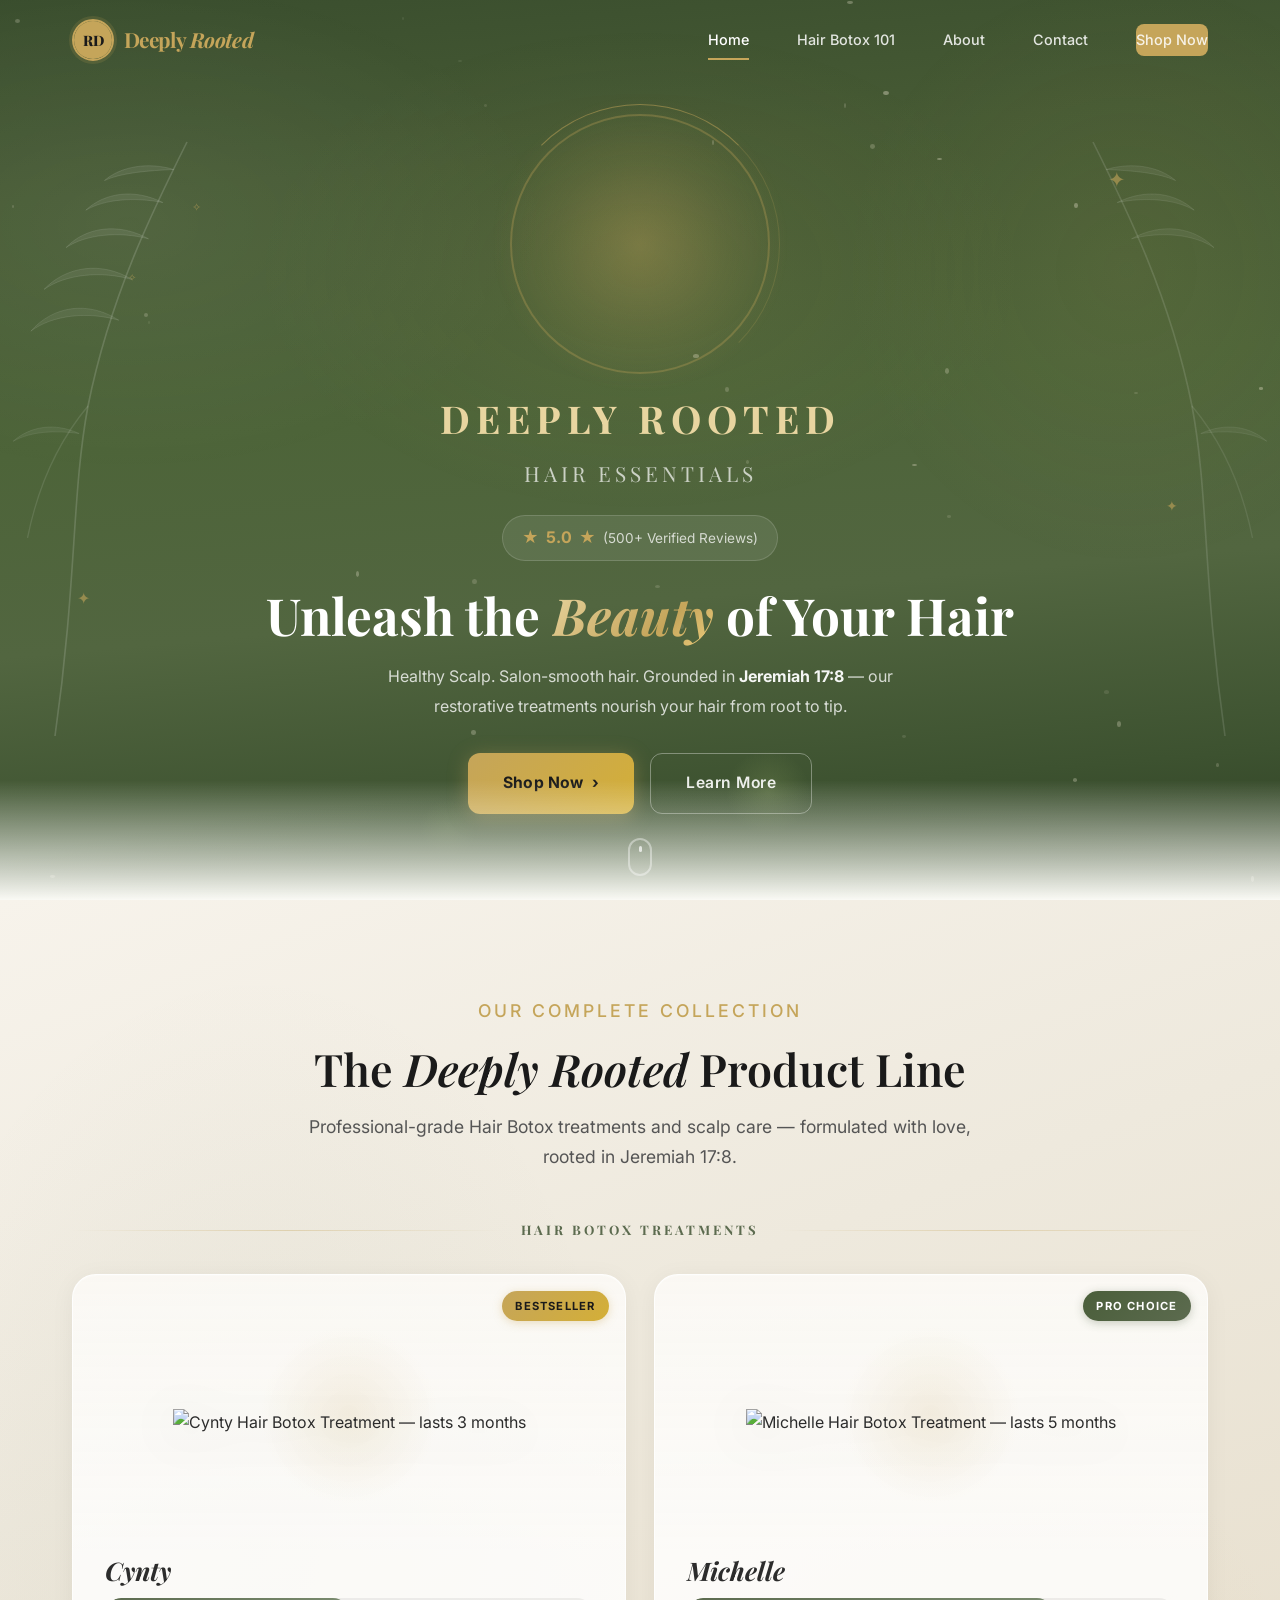
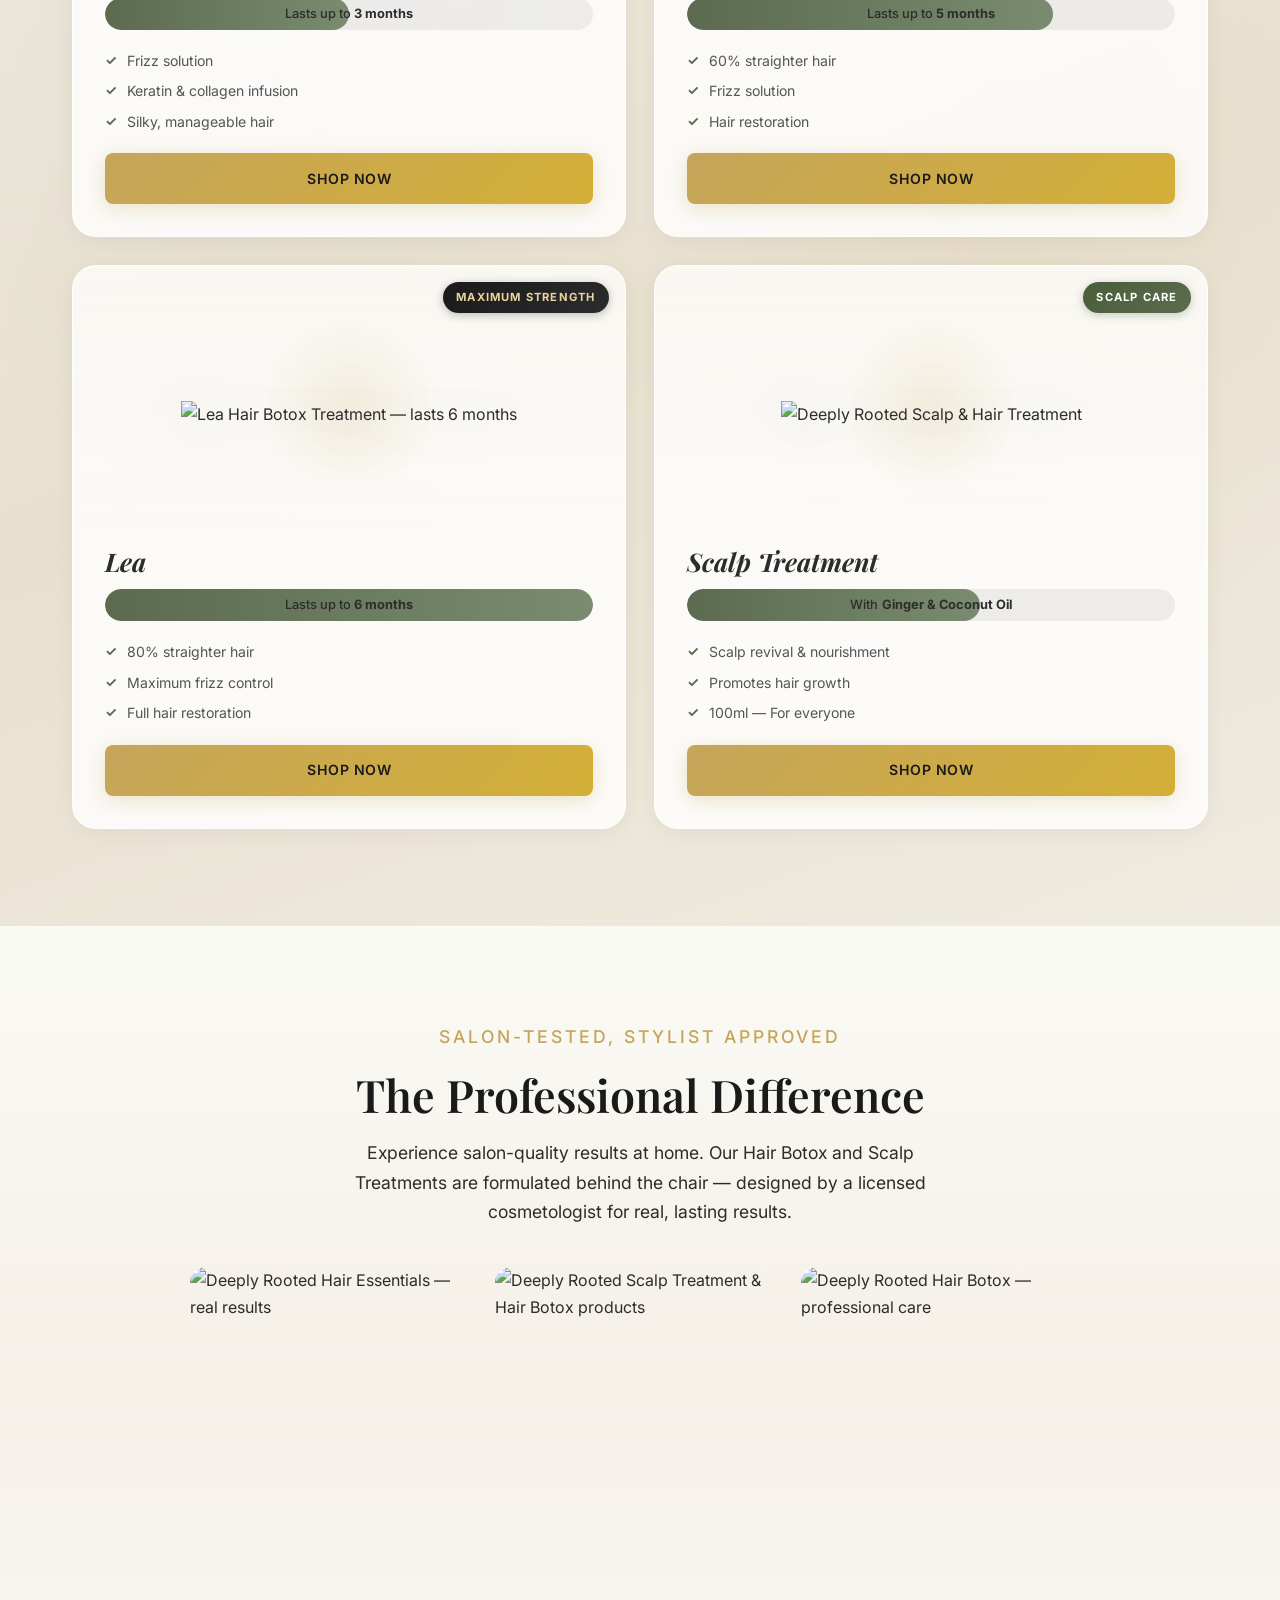
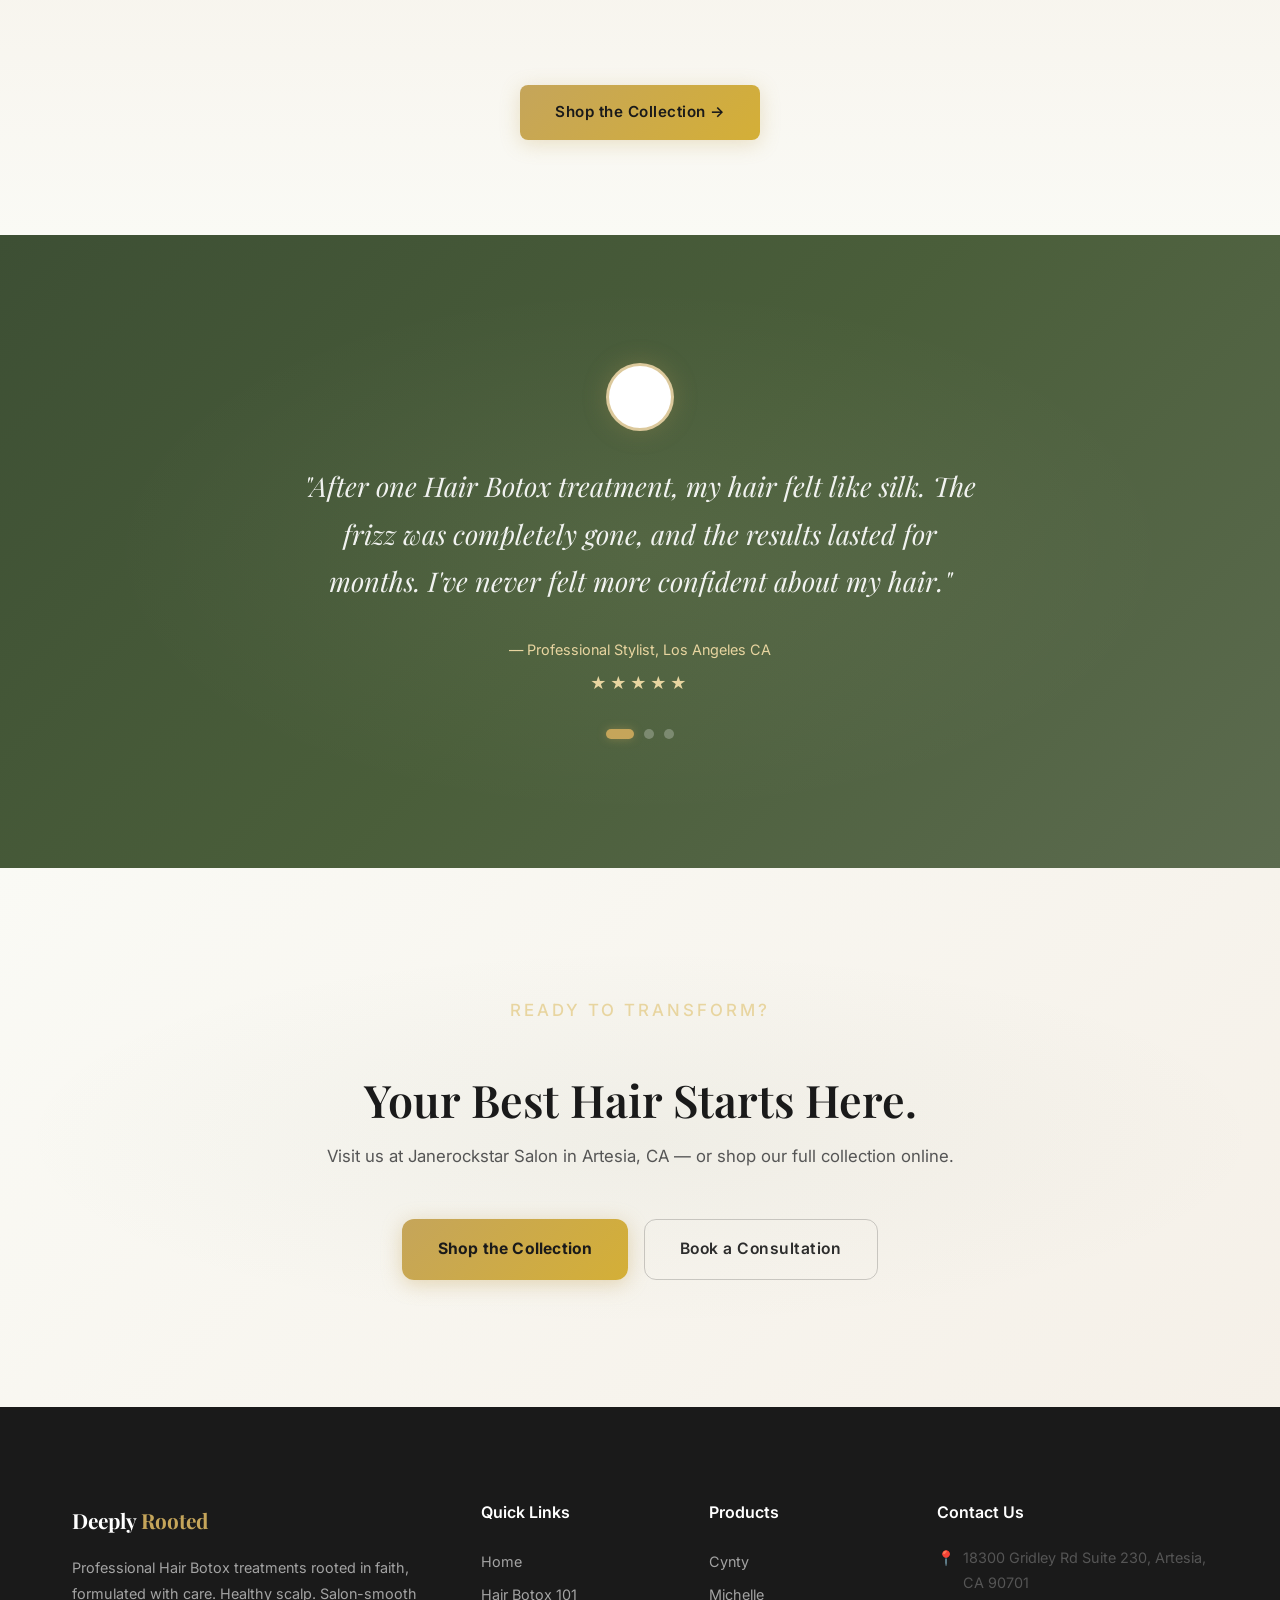
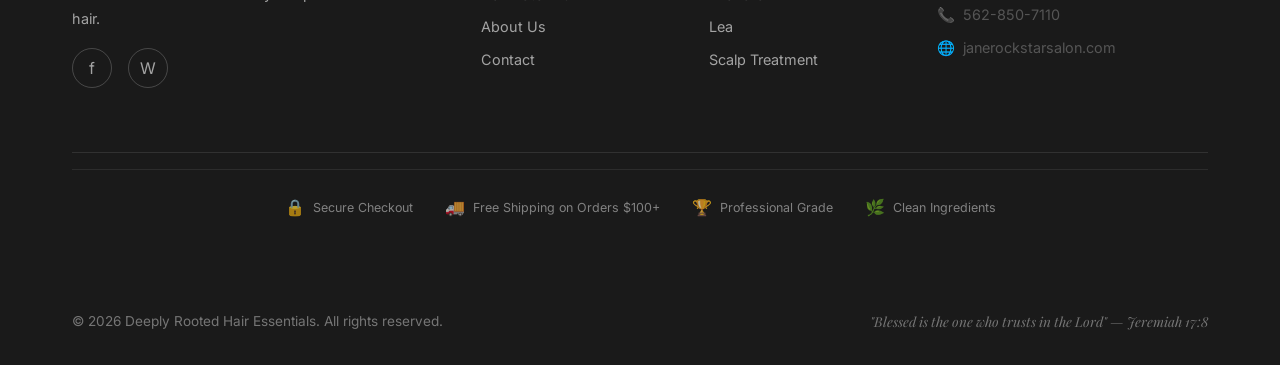
==== commit 8743f630: "Deploy: 2026-04-30 update" ====
--- a/index.html
+++ b/index.html
@@ -17,8 +17,8 @@
   <meta property="og:type" content="website">
   <meta property="og:image" content="assets/images/logo.png">
 
-  <link rel="stylesheet" href="styles/main.css">
-  <link rel="stylesheet" href="styles/pages/home.css">
+  <link rel="stylesheet" href="styles/main.css?v=20260430c">
+  <link rel="stylesheet" href="styles/pages/home.css?v=20260430c">
 
   <!-- Structured Data -->
   <script type="application/ld+json">
--- a/styles/main.css
+++ b/styles/main.css
@@ -151,8 +151,8 @@
   background: transparent;
 }
 .navbar.scrolled {
-  background: rgba(255,255,255,0.97); backdrop-filter: blur(12px);
-  box-shadow: var(--shadow-sm);
+  background: rgba(74, 90, 60, 0.88); backdrop-filter: blur(20px) saturate(1.4); -webkit-backdrop-filter: blur(20px) saturate(1.4);
+  box-shadow: 0 4px 24px rgba(0,0,0,0.12), inset 0 1px 0 rgba(255,255,255,0.06);
 }
 .navbar .container { display: flex; align-items: center; justify-content: space-between; width: 100%; }
 .nav-logo {
@@ -162,7 +162,10 @@
   text-decoration: none;
 }
 .nav-logo span { color: var(--color-gold); }
-.navbar.scrolled .nav-logo { color: var(--color-sage-dark); }
+.navbar.scrolled .nav-logo { color: var(--color-white); }
+.navbar.scrolled .nav-logo-text { color: var(--color-white) !important; text-shadow: 0 1px 4px rgba(0,0,0,0.2); }
+.navbar.scrolled .nav-logo-text em,
+.navbar.scrolled .nav-logo-text span { color: var(--color-gold) !important; }
 .nav-links { display: flex; align-items: center; gap: var(--space-2xl); }
 .nav-links a {
   font-size: 0.9rem; font-weight: 500; color: rgba(255,255,255,0.85);
@@ -175,8 +178,8 @@
 }
 .nav-links a:hover, .nav-links a.active { color: var(--color-white); }
 .nav-links a:hover::after, .nav-links a.active::after { width: 100%; }
-.navbar.scrolled .nav-links a { color: var(--color-charcoal); font-weight: 600; }
-.navbar.scrolled .nav-links a:hover, .navbar.scrolled .nav-links a.active { color: var(--color-black); }
+.navbar.scrolled .nav-links a { color: rgba(255,255,255,0.9); font-weight: 600; text-shadow: 0 1px 3px rgba(0,0,0,0.15); }
+.navbar.scrolled .nav-links a:hover, .navbar.scrolled .nav-links a.active { color: var(--color-gold); }
 .nav-cta {
   padding: 0.6rem 1.6rem; border-radius: var(--radius-md); font-weight: 600; font-size: 0.85rem;
   background: var(--color-gold); color: var(--color-black);
@@ -191,7 +194,7 @@
   width: 26px; height: 2.5px; background: var(--color-white); border-radius: 2px;
   transition: all var(--transition-base);
 }
-.navbar.scrolled .hamburger span { background: var(--color-charcoal); }
+.navbar.scrolled .hamburger span { background: var(--color-white); }
 .hamburger.active span:nth-child(1) { transform: rotate(45deg) translate(5px, 5px); }
 .hamburger.active span:nth-child(2) { opacity: 0; }
 .hamburger.active span:nth-child(3) { transform: rotate(-45deg) translate(5px, -5px); }
--- a/styles/pages/home.css
+++ b/styles/pages/home.css
@@ -0,0 +1,1111 @@
+/* ════════════════════════════════════════════
+   HOME PAGE — Logo-Centered Premium Design
+   ════════════════════════════════════════════ */
+
+/* ── Nav Logo ── */
+.nav-logo { display: flex; align-items: center; gap: 0.6rem; text-decoration: none; }
+.nav-logo-mark {
+  width: 42px; height: 42px; border-radius: 50%; overflow: hidden;
+  border: 2px solid var(--color-gold); flex-shrink: 0;
+  box-shadow: 0 0 0 3px rgba(197,165,90,0.15); transition: box-shadow 0.3s;
+}
+.nav-logo-mark:hover { box-shadow: 0 0 0 5px rgba(197,165,90,0.28); }
+.nav-logo-img { width: 100%; height: 100%; object-fit: cover; }
+.nav-logo-fallback {
+  width: 100%; height: 100%; background: var(--color-gold);
+  color: var(--color-black); font-weight: 800; font-size: 0.9rem;
+  display: flex; align-items: center; justify-content: center;
+}
+.nav-logo-text {
+  font-family: var(--font-heading); font-size: 1.3rem; font-weight: 700;
+  color: var(--color-white); letter-spacing: -0.02em; transition: color 0.3s;
+}
+.nav-logo-text em { font-style: italic; color: var(--color-gold); }
+.navbar.scrolled .nav-logo-text { color: var(--color-white); }
+
+/* ════════════════════════════════════════════
+   SCROLL PROGRESS BAR
+   ════════════════════════════════════════════ */
+.scroll-progress {
+  position: fixed; top: 0; left: 0; height: 3px; width: 0%;
+  background: linear-gradient(90deg, var(--color-gold), var(--color-gold-bright), var(--color-sage));
+  z-index: 9999; transition: width 0.05s linear;
+  box-shadow: 0 0 8px rgba(197,165,90,0.5);
+}
+
+/* ════════════════════════════════════════════
+   GRADIENT TEXT
+   ════════════════════════════════════════════ */
+.gradient-text {
+  background: linear-gradient(135deg, var(--color-gold-light) 0%, var(--color-gold) 40%, #f0d080 60%, var(--color-gold-light) 100%);
+  background-size: 200% auto;
+  -webkit-background-clip: text; background-clip: text;
+  -webkit-text-fill-color: transparent;
+  animation: gradientShift 4s ease-in-out infinite;
+  font-style: italic;
+}
+@keyframes gradientShift {
+  0%, 100% { background-position: 0% center; }
+  50% { background-position: 100% center; }
+}
+
+/* Hero headline word-by-word stagger */
+.hero-headline { position: relative; }
+
+/* ════════════════════════════════════════════
+   HERO — Logo Centered
+   ════════════════════════════════════════════ */
+.hero {
+  min-height: 100vh;
+  background:
+    radial-gradient(ellipse 120% 40% at 50% 110%, #1a2d0f 0%, #243d16 25%, transparent 55%),
+    radial-gradient(ellipse 80% 25% at 20% 105%, #1e3010 0%, transparent 45%),
+    radial-gradient(ellipse 80% 25% at 80% 105%, #162a0c 0%, transparent 45%),
+    radial-gradient(circle 60px at 60% 88%, rgba(180,200,120,0.18) 0%, transparent 70%),
+    radial-gradient(circle 40px at 35% 92%, rgba(160,185,100,0.12) 0%, transparent 70%),
+    linear-gradient(175deg, #3a4e2e 0%, #465a34 20%, #4d6439 45%, #526640 65%, #3d5230 85%, #2c3d22 100%);
+  position: relative; overflow: hidden;
+  display: flex; flex-direction: column;
+  align-items: center; justify-content: center;
+  padding-top: var(--nav-height);
+}
+.hero::before {
+  content: ''; position: absolute; inset: 0;
+  background:
+    radial-gradient(ellipse 50% 45% at 50% 30%, rgba(197,165,90,0.08) 0%, transparent 60%),
+    radial-gradient(ellipse 60% 50% at 10% 25%, rgba(255,255,240,0.06) 0%, transparent 55%),
+    radial-gradient(ellipse 40% 60% at 88% 30%, rgba(197,165,90,0.07) 0%, transparent 55%);
+  pointer-events: none; z-index: 1;
+}
+.hero::after {
+  content: ''; position: absolute; bottom: 0; left: 0; right: 0; height: 120px;
+  background: linear-gradient(to top, #fafaf5, transparent);
+  pointer-events: none; z-index: 4;
+}
+
+/* Particles */
+.hero-particles { position: absolute; inset: 0; pointer-events: none; z-index: 1; }
+.particle {
+  position: absolute; border-radius: 50%;
+  background: rgba(248,240,220,0.6);
+  animation: particleDrift linear infinite;
+}
+@keyframes particleDrift {
+  0%   { transform: translateY(0) scale(1); opacity: 0; }
+  15%  { opacity: 0.5; }
+  85%  { opacity: 0.3; }
+  100% { transform: translateY(-100vh) scale(0.4); opacity: 0; }
+}
+
+/* Botanical leaves */
+.hero-leaf {
+  position: absolute; top: 0; bottom: 0; width: 220px;
+  pointer-events: none; z-index: 2; opacity: 0.85;
+}
+.hero-leaf svg { width: 100%; height: 100%; }
+.hero-leaf-left  { left: 0; }
+.hero-leaf-right { right: 0; transform: scaleX(-1); }
+
+/* Sparkles — more spread for centered layout */
+.hero-sparkle {
+  position: absolute; color: rgba(197,165,90,0.6); pointer-events: none; z-index: 2;
+  animation: sparklePulse 3s ease-in-out infinite;
+}
+.hero-sparkle-1 { top: 18%; right: 12%;  font-size: 1.3rem; animation-delay: 0s; }
+.hero-sparkle-2 { top: 55%; right: 8%;   font-size: 0.85rem; animation-delay: 1.1s; }
+.hero-sparkle-3 { top: 30%; left: 10%;   font-size: 0.6rem;  animation-delay: 2s; }
+.hero-sparkle-4 { top: 65%; left: 6%;    font-size: 1rem;    animation-delay: 0.5s; }
+.hero-sparkle-5 { top: 22%; left: 15%;   font-size: 0.7rem;  animation-delay: 1.6s; }
+@keyframes sparklePulse { 0%,100%{opacity:0.35;transform:scale(1) rotate(0deg);}50%{opacity:0.9;transform:scale(1.4) rotate(15deg);} }
+
+/* Hero Inner — Centered column layout */
+.hero-inner {
+  position: relative; z-index: 2;
+  display: flex; flex-direction: column; align-items: center;
+  text-align: center;
+  max-width: var(--max-width); width: 100%;
+  padding: 2rem var(--space-xl) 4rem;
+}
+
+/* ── Logo Showcase ── */
+.hero-logo-showcase {
+  position: relative;
+  width: 220px; height: 220px;
+  margin-bottom: 2rem;
+  animation: fadeScaleIn 1s ease both;
+}
+@keyframes fadeScaleIn {
+  from { opacity: 0; transform: scale(0.7); }
+  to { opacity: 1; transform: scale(1); }
+}
+
+.hero-logo-main {
+  width: 100%; height: 100%; object-fit: contain;
+  position: relative; z-index: 3;
+  filter: drop-shadow(0 8px 32px rgba(197,165,90,0.4));
+  animation: logoFloat 6s ease-in-out infinite;
+  border-radius: 50%;
+  background: white;
+}
+.hero-logo-showcase {
+  will-change: transform;
+  transition: transform 0.1s ease-out;
+}
+@keyframes logoFloat {
+  0%, 100% { transform: translateY(0); }
+  50% { transform: translateY(-10px); }
+}
+
+/* Glow behind logo */
+.logo-glow {
+  position: absolute; inset: -40px; border-radius: 50%;
+  background: radial-gradient(circle, rgba(197,165,90,0.35) 0%, rgba(197,165,90,0.12) 40%, transparent 70%);
+  z-index: 1;
+  animation: glowPulse 4s ease-in-out infinite;
+}
+@keyframes glowPulse {
+  0%, 100% { transform: scale(1); opacity: 0.8; }
+  50% { transform: scale(1.15); opacity: 1; }
+}
+
+/* Pulse ring */
+.logo-pulse-ring {
+  position: absolute; inset: -20px; border-radius: 50%;
+  border: 2px solid rgba(197,165,90,0.3);
+  z-index: 2;
+  animation: pulseRing 3s ease-out infinite;
+}
+@keyframes pulseRing {
+  0% { transform: scale(0.9); opacity: 0.8; }
+  70% { transform: scale(1.3); opacity: 0; }
+  100% { transform: scale(0.9); opacity: 0; }
+}
+
+/* Orbit ring */
+.logo-orbit-ring {
+  position: absolute; inset: -30px; border-radius: 50%;
+  border: 1.5px solid transparent;
+  border-top-color: rgba(197,165,90,0.5);
+  border-right-color: rgba(197,165,90,0.2);
+  z-index: 2;
+  animation: orbitSpin 8s linear infinite;
+}
+@keyframes orbitSpin { to { transform: rotate(360deg); } }
+
+/* ── Brand Name ── */
+.hero-brand-name {
+  display: flex; flex-direction: column; align-items: center;
+  margin-bottom: 1.5rem;
+  animation: fadeSlideUp 0.8s 0.3s ease both;
+}
+.brand-line-top {
+  font-family: var(--font-heading); font-size: clamp(1.6rem, 3.5vw, 2.4rem);
+  font-weight: 700; color: var(--color-gold-light);
+  letter-spacing: 6px; text-transform: uppercase;
+}
+.brand-line-bottom {
+  font-family: var(--font-heading); font-size: clamp(1rem, 2vw, 1.3rem);
+  font-weight: 400; color: rgba(255,255,255,0.7);
+  letter-spacing: 4px; text-transform: uppercase;
+  margin-top: 0.3rem;
+}
+
+/* Rating badge */
+.hero-rating {
+  display: inline-flex; align-items: center; gap: 0.45rem;
+  margin-bottom: 1.5rem;
+  background: rgba(255,255,255,0.08);
+  border: 1px solid rgba(255,255,255,0.15);
+  border-radius: 50px; padding: 0.5rem 1.2rem;
+  animation: fadeSlideUp 0.8s 0.5s ease both;
+}
+.rating-star  { color: var(--color-gold); font-size: 1rem; }
+.rating-score { color: var(--color-gold); font-weight: 700; font-size: 1rem; }
+.rating-count { color: rgba(255,255,255,0.75); font-size: 0.85rem; }
+
+/* Hero Text */
+.hero-inner h1 {
+  font-size: clamp(2rem, 4vw, 3.2rem);
+  color: #fff; line-height: 1.2; margin-bottom: 1rem; font-weight: 700;
+  animation: fadeSlideUp 0.8s 0.6s ease both;
+}
+.hero-inner h1 em { font-style: italic; color: var(--color-gold-light); }
+.hero-inner h1 em.gradient-text {
+  color: unset;
+  -webkit-text-fill-color: transparent;
+}
+
+.hero-sub {
+  font-size: 1rem; color: rgba(255,255,255,0.78); line-height: 1.85;
+  max-width: 520px; margin: 0 auto 2rem;
+  animation: fadeSlideUp 0.8s 0.7s ease both;
+}
+.hero-sub strong { color: rgba(255,255,255,0.95); }
+
+.hero-actions {
+  display: flex; gap: 1rem; flex-wrap: wrap; justify-content: center;
+  animation: fadeSlideUp 0.8s 0.8s ease both;
+}
+
+/* Buttons */
+.btn-gold-lg {
+  display: inline-flex; align-items: center; gap: 0.5rem;
+  padding: 1rem 2.2rem; border-radius: 12px; font-weight: 700; font-size: 0.98rem;
+  background: linear-gradient(135deg, var(--color-gold), var(--color-gold-bright));
+  color: #1a1a1a; box-shadow: 0 4px 20px rgba(197,165,90,0.4);
+  transition: all 0.3s ease; letter-spacing: 0.2px;
+}
+.btn-gold-lg:hover { transform: translateY(-3px); box-shadow: 0 8px 28px rgba(197,165,90,0.55); }
+.btn-arrow { transition: transform 0.2s; }
+.btn-gold-lg:hover .btn-arrow { transform: translateX(4px); }
+.btn-ghost-lg {
+  display: inline-flex; align-items: center; gap: 0.5rem;
+  padding: 1rem 2.2rem; border-radius: 12px; font-weight: 600; font-size: 0.98rem;
+  border: 1.5px solid rgba(255,255,255,0.35); color: rgba(255,255,255,0.9);
+  transition: all 0.3s ease;
+}
+.btn-ghost-lg:hover { background: rgba(255,255,255,0.1); border-color: rgba(255,255,255,0.6); }
+
+@keyframes fadeSlideUp { from{opacity:0;transform:translateY(20px);}to{opacity:1;transform:translateY(0);} }
+
+/* Scroll mouse */
+.hero-scroll-hint {
+  position: absolute; bottom: 24px; left: 50%; transform: translateX(-50%); z-index: 5;
+  pointer-events: none;
+}
+.scroll-mouse {
+  width: 24px; height: 38px; border: 2px solid rgba(255,255,255,0.4);
+  border-radius: 12px; display: flex; justify-content: center; padding-top: 6px;
+}
+.scroll-wheel {
+  width: 3px; height: 6px; background: rgba(255,255,255,0.7);
+  border-radius: 2px; animation: wheelScroll 1.8s ease-in-out infinite;
+}
+@keyframes wheelScroll { 0%{opacity:1;transform:translateY(0);}80%{opacity:0;transform:translateY(10px);}100%{opacity:0;transform:translateY(0);} }
+
+/* ════════════════════════════════════════════
+   PRODUCT LINEUP — Full Collection
+   ════════════════════════════════════════════ */
+.product-lineup {
+  background: linear-gradient(160deg, #f7f3eb 0%, #eee9dd 30%, #e8e0cf 60%, #f0ebe0 100%);
+  position: relative;
+  padding-bottom: var(--space-4xl);
+}
+.product-lineup::before {
+  content: ''; position: absolute; inset: 0;
+  background:
+    radial-gradient(ellipse 50% 60% at 20% 40%, rgba(92,107,79,0.06) 0%, transparent 60%),
+    radial-gradient(ellipse 40% 50% at 80% 60%, rgba(197,165,90,0.07) 0%, transparent 60%);
+  pointer-events: none;
+}
+
+/* Category Divider */
+.lineup-category {
+  display: flex; align-items: center; gap: 1.25rem;
+  margin: var(--space-2xl) 0 var(--space-xl);
+}
+.lineup-category-line {
+  flex: 1; height: 1px;
+  background: linear-gradient(90deg, transparent, rgba(197,165,90,0.35), transparent);
+}
+.lineup-category-label {
+  font-family: var(--font-heading); font-size: 0.82rem;
+  font-weight: 700; text-transform: uppercase; letter-spacing: 3px;
+  color: var(--color-sage-dark);
+  white-space: nowrap;
+}
+
+/* 2x2 Product Grid */
+.lineup-grid {
+  display: grid;
+  grid-template-columns: repeat(2, 1fr);
+  gap: 1.75rem;
+}
+
+/* Individual Product Card */
+.lineup-card {
+  position: relative;
+  background: rgba(255,255,255,0.82);
+  backdrop-filter: blur(16px); -webkit-backdrop-filter: blur(16px);
+  border: 1px solid rgba(255,255,255,0.7);
+  border-radius: 24px;
+  overflow: hidden;
+  transition: all 0.5s cubic-bezier(0.23, 1, 0.32, 1);
+  box-shadow: 0 4px 24px rgba(0,0,0,0.05), inset 0 1px 0 rgba(255,255,255,0.9);
+}
+.lineup-card:hover {
+  transform: translateY(-12px);
+  box-shadow: 0 24px 64px rgba(0,0,0,0.12), 0 0 0 1px rgba(197,165,90,0.2);
+}
+
+/* Badge */
+.lineup-card-badge {
+  position: absolute; top: 1rem; right: 1rem; z-index: 5;
+  font-size: 0.7rem; font-weight: 700; text-transform: uppercase;
+  letter-spacing: 1.2px; padding: 0.35rem 0.85rem; border-radius: 50px;
+}
+.lineup-badge-gold {
+  background: linear-gradient(135deg, var(--color-gold), var(--color-gold-bright));
+  color: #1a1a1a;
+  box-shadow: 0 2px 10px rgba(197,165,90,0.35);
+}
+.lineup-badge-sage {
+  background: linear-gradient(135deg, #4a5e3a, #5c6b4f);
+  color: #fff;
+  box-shadow: 0 2px 10px rgba(74,94,58,0.3);
+}
+.lineup-badge-dark {
+  background: linear-gradient(135deg, #1a1a1a, #2c2c2c);
+  color: var(--color-gold-light);
+  box-shadow: 0 2px 10px rgba(0,0,0,0.25);
+}
+
+/* Product Image Area */
+.lineup-card-image {
+  position: relative;
+  display: flex; align-items: center; justify-content: center;
+  padding: 2.5rem 2rem 1.5rem;
+  min-height: 280px;
+  background: linear-gradient(180deg, rgba(248,245,238,0.5) 0%, rgba(255,255,255,0) 100%);
+}
+.lineup-card-glow {
+  position: absolute; top: 50%; left: 50%; transform: translate(-50%, -50%);
+  width: 180px; height: 180px; border-radius: 50%;
+  background: radial-gradient(circle, rgba(197,165,90,0.15) 0%, transparent 70%);
+  transition: all 0.5s ease;
+}
+.lineup-card:hover .lineup-card-glow {
+  width: 220px; height: 220px;
+  background: radial-gradient(circle, rgba(197,165,90,0.25) 0%, transparent 70%);
+}
+.lineup-card-image img {
+  position: relative; z-index: 2;
+  max-height: 240px; max-width: 100%; object-fit: contain;
+  filter: drop-shadow(0 8px 24px rgba(0,0,0,0.12));
+  transition: transform 0.5s cubic-bezier(0.23, 1, 0.32, 1);
+}
+.lineup-card:hover .lineup-card-image img {
+  transform: scale(1.08) translateY(-6px);
+}
+
+/* Card Content */
+.lineup-card-content {
+  padding: 0 2rem 2rem;
+}
+.lineup-card-content h3 {
+  font-family: var(--font-heading);
+  font-size: 1.6rem; font-weight: 700; font-style: italic;
+  color: var(--color-charcoal);
+  margin-bottom: 0.75rem;
+}
+
+/* Duration Bar */
+.lineup-duration {
+  position: relative;
+  background: rgba(0,0,0,0.06);
+  border-radius: 50px;
+  height: 32px;
+  overflow: hidden;
+  margin-bottom: 1.25rem;
+}
+.lineup-duration-bar {
+  position: absolute; top: 0; left: 0; bottom: 0;
+  width: var(--duration-width, 50%);
+  background: linear-gradient(90deg, var(--color-sage-dark), #7a8b6f);
+  border-radius: 50px;
+  transition: width 1.2s cubic-bezier(0.25, 0.46, 0.45, 0.94);
+}
+.lineup-duration-text {
+  position: relative; z-index: 2;
+  display: flex; align-items: center; justify-content: center;
+  height: 100%; font-size: 0.8rem; font-weight: 500;
+  color: var(--color-charcoal);
+  mix-blend-mode: normal;
+}
+.lineup-duration-text strong {
+  color: var(--color-charcoal); margin-left: 0.25em;
+}
+
+/* Features List */
+.lineup-features {
+  list-style: none; padding: 0; margin: 0 0 1.25rem;
+  display: flex; flex-direction: column; gap: 0.5rem;
+}
+.lineup-features li {
+  position: relative; padding-left: 1.4rem;
+  font-size: 0.88rem; color: var(--color-gray-700); line-height: 1.6;
+}
+.lineup-features li::before {
+  content: '✓'; position: absolute; left: 0; top: 0;
+  color: var(--color-sage-dark); font-weight: 700; font-size: 0.85rem;
+}
+
+/* Card Button */
+.lineup-btn {
+  width: 100%; justify-content: center;
+  font-size: 0.88rem; padding: 0.85rem 1.5rem;
+}
+
+/* Inner shimmer on hover */
+.lineup-card::before {
+  content: ''; position: absolute; top: 0; left: -100%; width: 60%; height: 100%;
+  background: linear-gradient(90deg, transparent 0%, rgba(255,255,255,0.5) 50%, transparent 100%);
+  transform: skewX(-20deg); transition: left 0.7s ease; pointer-events: none;
+  z-index: 3;
+}
+.lineup-card:hover::before { left: 120%; }
+
+/* ── Scalp Treatment Feature Card ── */
+.lineup-feature-card {
+  display: grid; grid-template-columns: 0.85fr 1.15fr;
+  gap: var(--space-3xl); align-items: center;
+  background: linear-gradient(145deg, #1a1a1a 0%, #2a2a2a 50%, #1e1e1e 100%);
+  border-radius: 28px; overflow: hidden;
+  padding: var(--space-3xl);
+  box-shadow: 0 16px 48px rgba(0,0,0,0.2);
+  position: relative;
+  margin-top: var(--space-xl);
+}
+.lineup-feature-card::after {
+  content: ''; position: absolute; inset: 0;
+  background: radial-gradient(ellipse 60% 60% at 20% 50%, rgba(197,165,90,0.08) 0%, transparent 70%);
+  pointer-events: none;
+}
+.lineup-feature-image {
+  display: flex; align-items: center; justify-content: center;
+  position: relative; z-index: 1;
+}
+.lineup-feature-image img {
+  max-height: 340px; max-width: 100%; object-fit: contain;
+  filter: drop-shadow(0 12px 40px rgba(197,165,90,0.25));
+  transition: transform 0.6s ease;
+  border-radius: 16px;
+  background: rgba(255,255,255,0.06);
+}
+.lineup-feature-card:hover .lineup-feature-image img {
+  transform: scale(1.06) rotate(-2deg);
+}
+.lineup-feature-content {
+  position: relative; z-index: 1; color: #fff;
+}
+.lineup-feature-content h3 {
+  font-family: var(--font-heading);
+  font-size: clamp(1.6rem, 3vw, 2.2rem); font-weight: 700;
+  color: #fff; margin-bottom: var(--space-md);
+}
+.lineup-feature-lead {
+  font-size: 1rem; line-height: 1.85;
+  color: rgba(255,255,255,0.8); margin-bottom: var(--space-xl);
+}
+.lineup-feature-lead strong { color: var(--color-gold-light); }
+
+/* Highlight pills */
+.lineup-feature-highlights {
+  display: flex; gap: 0.75rem; flex-wrap: wrap;
+}
+.lineup-highlight {
+  display: inline-flex; align-items: center; gap: 0.4rem;
+  padding: 0.5rem 1rem; border-radius: 50px;
+  background: rgba(255,255,255,0.08);
+  border: 1px solid rgba(255,255,255,0.12);
+  font-size: 0.82rem; font-weight: 500; color: rgba(255,255,255,0.85);
+  transition: all 0.3s ease;
+}
+.lineup-highlight:hover {
+  background: rgba(197,165,90,0.15);
+  border-color: rgba(197,165,90,0.3);
+  color: var(--color-gold-light);
+}
+.lineup-highlight-icon { font-size: 1rem; }
+
+/* Tagline */
+.lineup-tagline {
+  text-align: center; margin-top: var(--space-3xl);
+}
+.lineup-tagline > p {
+  font-family: var(--font-heading);
+  font-size: clamp(1.1rem, 2.2vw, 1.5rem);
+  font-style: italic; color: var(--color-charcoal);
+  margin-bottom: var(--space-lg);
+  opacity: 0.8;
+}
+.lineup-badges-row {
+  display: flex; gap: 0.75rem; flex-wrap: wrap; justify-content: center;
+}
+
+/* Badge pills (shared across sections) */
+.spotlight-badge {
+  display: inline-flex; align-items: center; gap: 0.3rem;
+  padding: 0.5rem 1rem; border-radius: 50px;
+  background: linear-gradient(135deg, #edf0e9, #d8dfd3);
+  font-size: 0.82rem; font-weight: 600; color: #3a4a30;
+  transition: transform 0.2s;
+}
+.spotlight-badge:hover { transform: translateY(-2px); }
+
+/* ── Product Lineup Responsive ── */
+@media (max-width: 600px) {
+  .lineup-grid { grid-template-columns: 1fr; }
+  .lineup-card-image { min-height: 220px; padding: 2rem 1.5rem 1rem; }
+  .lineup-card-image img { max-height: 200px; }
+  .lineup-card-content { padding: 0 1.5rem 1.5rem; }
+}
+
+
+/* ════════════════════════════════════════════
+   LIFESTYLE GALLERY
+   ════════════════════════════════════════════ */
+.lifestyle-section {
+  padding: var(--space-3xl) 0;
+  background: var(--color-cream);
+}
+.lifestyle-gallery {
+  display: grid;
+  grid-template-columns: repeat(3, 1fr);
+  gap: 1rem;
+  max-width: 900px;
+  margin: 0 auto;
+}
+.lifestyle-photo {
+  border-radius: 16px;
+  overflow: hidden;
+  aspect-ratio: 3 / 4;
+}
+.lifestyle-photo img {
+  width: 100%;
+  height: 100%;
+  object-fit: cover;
+  transition: transform 0.5s ease;
+}
+.lifestyle-photo:hover img {
+  transform: scale(1.05);
+}
+@media (max-width: 600px) {
+  .lifestyle-gallery {
+    grid-template-columns: 1fr 1fr;
+    gap: 0.75rem;
+  }
+  .lifestyle-photo:first-child {
+    grid-column: 1 / -1;
+    aspect-ratio: 4 / 3;
+  }
+}
+
+/* ════════════════════════════════════════════
+   BRAND STRIP
+   ════════════════════════════════════════════ */
+.brand-strip { background: var(--color-cream); padding: var(--space-3xl) 0; border-bottom: 1px solid var(--color-gray-200); }
+.brand-strip-inner { display: flex; align-items: center; justify-content: center; }
+.brand-stats { display: flex; gap: var(--space-4xl); flex-wrap: wrap; justify-content: center; }
+.brand-stat { display: flex; flex-direction: column; align-items: center; text-align: center; }
+.stat-number { font-family: var(--font-heading); font-size: 2.2rem; font-weight: 700; color: var(--color-sage-dark); line-height: 1; }
+.stat-label { font-size: 0.78rem; color: var(--color-gray-500); margin-top: 0.3rem; font-weight: 500; text-transform: uppercase; letter-spacing: 1px; }
+
+/* ════════════════════════════════════════════
+   PROBLEM / SOLUTION
+   ════════════════════════════════════════════ */
+.ps-grid { display: grid; grid-template-columns: 1fr 1.1fr; gap: var(--space-4xl); align-items: center; }
+.ps-image { position: relative; }
+.ps-image img { width: 100%; max-width: 400px; border-radius: var(--radius-xl); box-shadow: 0 16px 48px rgba(0,0,0,0.10); }
+.ps-image-badge {
+  position: absolute; bottom: 20px; left: 20px;
+  background: linear-gradient(135deg, var(--color-gold), var(--color-gold-bright));
+  color: #1a1a1a; font-weight: 700; font-size: 0.82rem;
+  padding: 0.5rem 1.1rem; border-radius: 50px; box-shadow: 0 4px 14px rgba(197,165,90,0.35);
+}
+.ps-content h2 { font-size: clamp(1.6rem, 3vw, 2.3rem); margin-bottom: var(--space-md); }
+.ps-content h2 em { color: var(--color-sage-dark); }
+.ps-lead { font-size: 1.05rem; line-height: 1.9; margin-bottom: var(--space-lg); }
+.ps-checks { display: flex; flex-direction: column; gap: 0.75rem; }
+.ps-check { display: flex; align-items: flex-start; gap: 0.75rem; font-size: 0.97rem; color: var(--color-charcoal); }
+.check-icon { color: var(--color-sage-dark); font-size: 0.75rem; flex-shrink: 0; margin-top: 4px; }
+
+/* ════════════════════════════════════════════
+   BENEFITS
+   ════════════════════════════════════════════ */
+.benefits-grid { display: grid; grid-template-columns: repeat(4, 1fr); gap: var(--space-lg); }
+.benefit-card {
+  padding: var(--space-2xl) var(--space-lg); border-radius: var(--radius-xl);
+  background: #fff; border: 1px solid var(--color-gray-200);
+  text-align: center; transition: all 0.3s ease; box-shadow: var(--shadow-sm);
+}
+.benefit-card:hover { transform: translateY(-5px); border-color: rgba(92,107,79,0.25); box-shadow: 0 12px 36px rgba(92,107,79,0.1); }
+.benefit-icon-wrap {
+  width: 60px; height: 60px; border-radius: 16px; margin: 0 auto var(--space-md);
+  background: linear-gradient(135deg, #edf0e9, #d8dfd3);
+  display: flex; align-items: center; justify-content: center;
+  transition: transform 0.3s;
+}
+.benefit-card:hover .benefit-icon-wrap { transform: scale(1.08) rotate(-3deg); }
+.benefit-icon { font-size: 1.4rem; }
+.benefit-card h4 { margin-bottom: 0.5rem; font-size: 1.02rem; color: var(--color-charcoal); }
+.benefit-card p { font-size: 0.88rem; margin: 0; line-height: 1.7; }
+
+/* ════════════════════════════════════════════
+   TESTIMONIAL
+   ════════════════════════════════════════════ */
+.testimonial-section {
+  padding: var(--space-5xl) 0;
+  background: linear-gradient(135deg, #3d4f34, #4a5e3a, #5c6b4f);
+  color: #fff; text-align: center; position: relative; overflow: hidden;
+}
+.testimonial-section::before {
+  content: ''; position: absolute; inset: 0;
+  background: radial-gradient(ellipse 60% 60% at 50% 50%, rgba(248,240,220,0.06) 0%, transparent 70%);
+}
+
+/* Carousel container */
+.testimonial-carousel { position: relative; z-index: 1; max-width: 680px; margin: 0 auto; min-height: 280px; }
+.testimonial-inner { position: relative; z-index: 1; max-width: 680px; margin: 0 auto; }
+.testimonial-logo {
+  width: 68px; height: 68px; border-radius: 50%; overflow: hidden;
+  background: #fff; margin: 0 auto var(--space-xl);
+  border: 3px solid rgba(197,165,90,0.6);
+  box-shadow: 0 0 24px rgba(197,165,90,0.25);
+  display: flex; align-items: center; justify-content: center;
+}
+.testimonial-logo img { width: 100%; height: 100%; object-fit: cover; }
+
+/* Slides */
+.testimonial-slide {
+  opacity: 0; transform: translateY(15px) scale(0.97);
+  transition: all 0.6s cubic-bezier(0.4, 0, 0.2, 1);
+  position: absolute; width: 100%; pointer-events: none;
+}
+.testimonial-slide.active {
+  opacity: 1; transform: translateY(0) scale(1);
+  position: relative; pointer-events: auto;
+}
+
+.testimonial-quote {
+  font-family: var(--font-heading); font-size: clamp(1.2rem, 2.8vw, 1.7rem);
+  font-style: italic; line-height: 1.75; color: rgba(255,255,255,0.92); margin-bottom: var(--space-xl);
+}
+.testimonial-author { font-style: normal; font-size: 0.9rem; color: var(--color-gold-light); margin-bottom: 0.5rem; }
+.testimonial-stars { color: var(--color-gold-light); font-size: 1rem; letter-spacing: 3px; }
+
+/* Dots */
+.testimonial-dots {
+  display: flex; justify-content: center; gap: 0.6rem; margin-top: 2rem;
+}
+.testimonial-dot {
+  width: 10px; height: 10px; border-radius: 50%;
+  background: rgba(255,255,255,0.25); border: none; cursor: pointer;
+  transition: all 0.35s ease; padding: 0;
+}
+.testimonial-dot:hover { background: rgba(255,255,255,0.5); transform: scale(1.2); }
+.testimonial-dot.active {
+  background: var(--color-gold); width: 28px; border-radius: 5px;
+  box-shadow: 0 0 10px rgba(197,165,90,0.4);
+}
+
+/* ════════════════════════════════════════════
+   CTA BANNER
+   ════════════════════════════════════════════ */
+.cta-banner {
+  padding: var(--space-5xl) 0;
+  background: linear-gradient(135deg, var(--color-cream), var(--color-cream-warm));
+  text-align: center; position: relative; overflow: hidden;
+}
+.cta-banner-bg {
+  position: absolute; inset: 0;
+  background: radial-gradient(ellipse 70% 50% at 50% 50%, rgba(92,107,79,0.05) 0%, transparent 70%);
+}
+.cta-banner-inner { position: relative; z-index: 1; max-width: 640px; margin: 0 auto; }
+.cta-banner-inner h2 { margin-bottom: var(--space-md); }
+.cta-banner-inner p { font-size: 1.05rem; margin-bottom: var(--space-2xl); }
+.cta-banner-actions { display: flex; gap: 1rem; justify-content: center; flex-wrap: wrap; }
+.cta-banner-actions .btn-ghost-lg { border-color: rgba(0,0,0,0.18); color: var(--color-charcoal); }
+.cta-banner-actions .btn-ghost-lg:hover { border-color: var(--color-sage); background: rgba(122,139,111,0.08); }
+
+/* ════════════════════════════════════════════
+   BENTO GRID — Asymmetric Benefits Layout
+   ════════════════════════════════════════════ */
+.bento-section { background: var(--color-cream); }
+.bento-grid {
+  display: grid;
+  grid-template-columns: repeat(3, 1fr);
+  grid-template-rows: auto auto auto;
+  gap: 1.25rem;
+}
+
+/* Card sizes */
+.bento-card { position: relative; border-radius: 20px; padding: 2rem; overflow: hidden; transition: all 0.45s cubic-bezier(0.23, 1, 0.32, 1); cursor: default; }
+.bento-card-wide { grid-column: span 2; }
+.bento-card-tall { grid-row: span 2; }
+
+/* Card themes */
+.bento-card--glass {
+  background: rgba(255,255,255,0.72);
+  backdrop-filter: blur(16px); -webkit-backdrop-filter: blur(16px);
+  border: 1px solid rgba(255,255,255,0.6);
+  box-shadow: 0 4px 24px rgba(0,0,0,0.04), inset 0 1px 0 rgba(255,255,255,0.8);
+}
+.bento-card--sage {
+  background: linear-gradient(145deg, #4a5e3a 0%, #5c6b4f 40%, #6a7d5a 100%);
+  color: #fff;
+}
+.bento-card.bento-card--sage h4 { color: #ffffff !important; text-shadow: 0 1px 3px rgba(0,0,0,0.25); }
+.bento-card.bento-card--sage p { color: rgba(255,255,255,0.97) !important; }
+.bento-card--sage .bento-icon-wrap { background: rgba(255,255,255,0.18); }
+.bento-card--dark {
+  background: linear-gradient(145deg, #1a1a1a 0%, #2c2c2c 60%, #3a3a3a 100%);
+  color: #fff;
+}
+.bento-card.bento-card--dark h4 { color: #ffffff !important; text-shadow: 0 1px 3px rgba(0,0,0,0.3); }
+.bento-card.bento-card--dark p { color: rgba(255,255,255,0.95) !important; }
+.bento-card--dark .bento-icon-wrap { background: rgba(197,165,90,0.2); }
+.bento-card--gold {
+  background: linear-gradient(145deg, #f5ecd5 0%, #ede0c0 50%, #e8d5a0 100%);
+  border: 1px solid rgba(197,165,90,0.25);
+}
+
+/* Hover — lift + glow */
+.bento-card:hover {
+  transform: translateY(-8px);
+  box-shadow: 0 20px 60px rgba(0,0,0,0.12), 0 0 0 1px rgba(197,165,90,0.12);
+}
+.bento-card--sage:hover { box-shadow: 0 20px 60px rgba(74,94,58,0.3); }
+.bento-card--dark:hover { box-shadow: 0 20px 60px rgba(0,0,0,0.35); }
+
+/* Gradient border animation on hover */
+.bento-card--glass::before {
+  content: ''; position: absolute; inset: -2px; border-radius: 22px; z-index: -1;
+  background: conic-gradient(from var(--border-angle, 0deg), transparent 60%, var(--color-gold) 80%, var(--color-sage) 90%, transparent 100%);
+  opacity: 0; transition: opacity 0.4s ease;
+}
+.bento-card--glass:hover::before { opacity: 1; animation: rotateBorder 3s linear infinite; }
+@keyframes rotateBorder { to { --border-angle: 360deg; } }
+@property --border-angle { syntax: '<angle>'; initial-value: 0deg; inherits: false; }
+
+/* Icon */
+.bento-icon-wrap {
+  width: 56px; height: 56px; border-radius: 16px;
+  background: linear-gradient(135deg, #edf0e9, #d8dfd3);
+  display: flex; align-items: center; justify-content: center;
+  margin-bottom: 1.25rem; transition: all 0.4s cubic-bezier(0.175, 0.885, 0.32, 1.275);
+}
+.bento-card:hover .bento-icon-wrap { transform: scale(1.12) rotate(-6deg); }
+.bento-icon { font-size: 1.5rem; }
+
+.bento-card h4 { font-family: var(--font-heading); font-size: 1.15rem; font-weight: 700; margin-bottom: 0.65rem; color: var(--color-black); }
+.bento-card p { font-size: 0.9rem; line-height: 1.7; margin: 0; color: var(--color-gray-700); }
+
+/* Image card (wide hero) */
+.bento-image-card { display: flex; align-items: center; gap: 2.5rem; min-height: 220px; }
+.bento-image-card .bento-image-wrap {
+  flex-shrink: 0; width: 200px; height: 200px; border-radius: 16px; overflow: hidden;
+  box-shadow: 0 8px 32px rgba(0,0,0,0.1);
+}
+.bento-image-card .bento-image-wrap img {
+  width: 100%; height: 100%; object-fit: cover;
+  transition: transform 0.8s cubic-bezier(0.25, 0.46, 0.45, 0.94);
+}
+.bento-card:hover .bento-image-wrap img { transform: scale(1.1); }
+
+/* Tall card extra styling */
+.bento-card-tall { display: flex; flex-direction: column; justify-content: center; }
+.bento-tall-stat {
+  font-family: var(--font-heading); font-size: 3.5rem; font-weight: 700;
+  color: var(--color-gold); line-height: 1; margin: 1rem 0;
+}
+
+/* Inner shimmer effect */
+.bento-card--glass::after {
+  content: ''; position: absolute; top: 0; left: -100%; width: 60%; height: 100%;
+  background: linear-gradient(90deg, transparent 0%, rgba(255,255,255,0.4) 50%, transparent 100%);
+  transform: skewX(-20deg); transition: left 0.6s ease; pointer-events: none;
+}
+.bento-card--glass:hover::after { left: 120%; }
+
+/* ════════════════════════════════════════════
+   BRAND STATS — Animated Counter
+   ════════════════════════════════════════════ */
+.stat-number {
+  font-family: var(--font-heading); font-size: 2.2rem; font-weight: 700;
+  color: var(--color-sage-dark); line-height: 1;
+  transition: transform 0.3s ease;
+}
+.brand-stat:hover .stat-number { transform: scale(1.1); }
+.brand-stat:hover .stat-label { color: var(--color-sage-dark); }
+
+/* ════════════════════════════════════════════
+   TRUST SIGNALS
+   ════════════════════════════════════════════ */
+.trust-signals {
+  padding: 3.5rem 0;
+  background: linear-gradient(135deg, #1a1a1a 0%, #252525 50%, #1e1e1e 100%);
+  overflow: hidden; position: relative;
+}
+.trust-signals::before {
+  content: ''; position: absolute; inset: 0;
+  background: radial-gradient(ellipse 50% 60% at 50% 50%, rgba(197,165,90,0.06) 0%, transparent 70%);
+}
+
+.trust-badges {
+  display: flex; justify-content: center; gap: 2.5rem; flex-wrap: wrap;
+  position: relative; z-index: 1; margin-bottom: 2rem;
+}
+.trust-badge {
+  display: flex; flex-direction: column; align-items: center; gap: 0.5rem;
+  transition: all 0.35s ease; cursor: default;
+}
+.trust-badge:hover { transform: translateY(-4px); }
+.trust-badge-icon {
+  width: 52px; height: 52px; border-radius: 50%;
+  background: rgba(197,165,90,0.12); border: 1.5px solid rgba(197,165,90,0.3);
+  display: flex; align-items: center; justify-content: center;
+  color: var(--color-gold); transition: all 0.35s ease;
+}
+.trust-badge-icon svg {
+  width: 22px; height: 22px;
+  stroke: var(--color-gold); transition: all 0.35s ease;
+}
+.trust-badge:hover .trust-badge-icon {
+  background: rgba(197,165,90,0.22); border-color: var(--color-gold);
+  box-shadow: 0 0 20px rgba(197,165,90,0.25);
+  transform: scale(1.08);
+}
+.trust-badge:hover .trust-badge-icon svg {
+  stroke: var(--color-gold-light);
+}
+.trust-badge-label {
+  font-size: 0.72rem; font-weight: 600; text-transform: uppercase;
+  letter-spacing: 1.5px; color: rgba(255,255,255,0.7);
+  transition: color 0.3s;
+}
+.trust-badge:hover .trust-badge-label { color: var(--color-gold-light); }
+
+/* Marquee */
+.trust-marquee {
+  position: relative; z-index: 1; overflow: hidden;
+  border-top: 1px solid rgba(255,255,255,0.06);
+  padding-top: 1.5rem;
+}
+.trust-marquee-track {
+  display: flex; gap: 3rem; white-space: nowrap;
+  animation: marqueeScroll 25s linear infinite;
+  width: max-content;
+}
+.trust-marquee-track:hover { animation-play-state: paused; }
+@keyframes marqueeScroll { 0% { transform: translateX(0); } 100% { transform: translateX(-50%); } }
+.marquee-item {
+  font-size: 0.82rem; font-weight: 500; color: rgba(255,255,255,0.45);
+  letter-spacing: 2px; text-transform: uppercase;
+  display: flex; align-items: center; gap: 0.75rem;
+  flex-shrink: 0;
+}
+.marquee-dot {
+  width: 5px; height: 5px; border-radius: 50%;
+  background: var(--color-gold); opacity: 0.5;
+  flex-shrink: 0;
+}
+
+/* ════════════════════════════════════════════
+   BUTTON SHIMMER
+   ════════════════════════════════════════════ */
+.btn-gold-lg {
+  position: relative; overflow: hidden;
+}
+.btn-gold-lg::after {
+  content: ''; position: absolute; top: 0; left: -100%; width: 50%; height: 100%;
+  background: linear-gradient(90deg, transparent 0%, rgba(255,255,255,0.5) 50%, transparent 100%);
+  transform: skewX(-20deg); transition: none; pointer-events: none;
+  animation: shimmerSweep 3.5s ease-in-out infinite;
+}
+@keyframes shimmerSweep {
+  0%, 100% { left: -100%; }
+  50% { left: 120%; }
+}
+
+/* ════════════════════════════════════════════
+   FOOTER TRUST BADGES
+   ════════════════════════════════════════════ */
+.footer-trust {
+  display: flex; justify-content: center; gap: 2rem; flex-wrap: wrap;
+  padding: 1.5rem 0; margin-top: 1rem;
+  border-top: 1px solid rgba(255,255,255,0.08);
+}
+.footer-trust-item {
+  display: flex; align-items: center; gap: 0.5rem;
+  font-size: 0.78rem; color: rgba(255,255,255,0.45);
+  transition: color 0.3s;
+}
+.footer-trust-item:hover { color: var(--color-gold-light); }
+.footer-trust-icon { font-size: 1rem; color: var(--color-gold); opacity: 0.7; }
+
+/* ════════════════════════════════════════════
+   BACK TO TOP
+   ════════════════════════════════════════════ */
+.back-to-top {
+  position: fixed; bottom: 2rem; right: 2rem; z-index: 900;
+  width: 48px; height: 48px; border-radius: 50%;
+  background: var(--color-charcoal); border: none;
+  cursor: pointer; display: flex; align-items: center; justify-content: center;
+  opacity: 0; visibility: hidden; transform: translateY(20px);
+  transition: all 0.4s cubic-bezier(0.175, 0.885, 0.32, 1.275);
+  box-shadow: 0 4px 20px rgba(0,0,0,0.2);
+}
+.back-to-top.visible {
+  opacity: 1; visibility: visible; transform: translateY(0);
+}
+.back-to-top:hover {
+  background: var(--color-black); transform: translateY(-3px);
+  box-shadow: 0 8px 30px rgba(0,0,0,0.3);
+}
+.back-to-top-ring {
+  position: absolute; inset: 0;
+  transform: rotate(-90deg);
+}
+.ring-progress { transition: stroke-dashoffset 0.15s linear; }
+.back-to-top-arrow {
+  color: var(--color-gold); font-size: 1.1rem; font-weight: 700;
+  position: relative; z-index: 1;
+}
+
+/* ════════════════════════════════════════════
+   SMOOTH SECTION DIVIDERS
+   ════════════════════════════════════════════ */
+.product-lineup::after {
+  content: ''; display: block; height: 1px;
+  background: linear-gradient(90deg, transparent, var(--color-gray-200), transparent);
+  margin: 0 auto; max-width: 60%;
+}
+
+/* Footer logo */
+.footer-logo-wrap { margin-bottom: var(--space-md); }
+.footer-logo-img { width: 72px; height: 72px; object-fit: contain; opacity: 0.85; filter: brightness(0) invert(1); }
+
+/* ════════════════════════════════════════════
+   RESPONSIVE
+   ════════════════════════════════════════════ */
+@media (max-width: 900px) {
+  .hero-logo-showcase { width: 180px; height: 180px; }
+  .brand-line-top { letter-spacing: 4px; }
+  .hero-leaf { display: none; }
+  .brand-stats { gap: var(--space-2xl); }
+  .ps-grid { grid-template-columns: 1fr; }
+  .ps-image { display: flex; justify-content: center; }
+  .benefits-grid { grid-template-columns: repeat(2,1fr); }
+
+  /* Bento Grid — 2 columns */
+  .bento-grid { grid-template-columns: repeat(2, 1fr); }
+  .bento-card-tall { grid-row: span 1; }
+  .bento-image-card { flex-direction: column; gap: 1.5rem; min-height: auto; }
+  .bento-image-card .bento-image-wrap { width: 160px; height: 160px; }
+  .bento-tall-stat { font-size: 2.5rem; }
+
+  /* Trust badges */
+  .trust-badges { gap: 1.5rem; }
+  .trust-badge-icon { width: 44px; height: 44px; font-size: 1.2rem; }
+}
+@media (max-width: 600px) {
+  .hero-logo-showcase { width: 150px; height: 150px; }
+  .hero-inner h1 { font-size: 1.8rem; }
+  .brand-line-top { font-size: 1.3rem; letter-spacing: 3px; }
+  .benefits-grid { grid-template-columns: 1fr; }
+  .hero-scroll-hint { display: none; }
+  .brand-stats { gap: var(--space-xl); }
+
+  /* Bento Grid — 1 column */
+  .bento-grid { grid-template-columns: 1fr; }
+  .bento-card-wide { grid-column: span 1; }
+  .bento-image-card .bento-image-wrap { width: 140px; height: 140px; }
+  .bento-card { padding: 1.5rem; }
+  .bento-tall-stat { font-size: 2rem; }
+
+  /* Trust */
+  .trust-badges { gap: 1rem; }
+  .trust-badge-label { font-size: 0.65rem; letter-spacing: 1px; }
+  .footer-trust { gap: 1rem; }
+}
+
+
+/* ════════════════════════════════════════════
+   LIFESTYLE GALLERY
+   ════════════════════════════════════════════ */
+.lifestyle-section {
+  background: linear-gradient(180deg, var(--color-cream) 0%, #f5f0e8 50%, var(--color-cream) 100%);
+  padding: var(--space-4xl) 0;
+}
+
+.lifestyle-grid {
+  display: grid;
+  grid-template-columns: repeat(3, 1fr);
+  gap: var(--space-lg);
+  margin-top: var(--space-xl);
+}
+
+.lifestyle-card {
+  position: relative;
+  border-radius: 16px;
+  overflow: hidden;
+  cursor: pointer;
+  height: 480px;
+  box-shadow: 0 8px 32px rgba(0,0,0,0.1);
+  transition: transform 0.5s cubic-bezier(0.23, 1, 0.32, 1), box-shadow 0.5s ease;
+}
+
+.lifestyle-card:hover {
+  transform: translateY(-8px) scale(1.02);
+  box-shadow: 0 20px 60px rgba(0,0,0,0.18);
+}
+
+.lifestyle-card-tall {
+  /* Same height as others in equal layout */
+}
+
+.lifestyle-card img {
+  width: 100%;
+  height: 100%;
+  object-fit: cover;
+  display: block;
+  transition: transform 0.7s cubic-bezier(0.23, 1, 0.32, 1);
+}
+
+.lifestyle-card:hover img {
+  transform: scale(1.08);
+}
+
+.lifestyle-overlay {
+  position: absolute;
+  bottom: 0;
+  left: 0;
+  right: 0;
+  padding: 2rem 1.5rem 1.5rem;
+  background: linear-gradient(to top, rgba(0,0,0,0.7) 0%, rgba(0,0,0,0.3) 40%, transparent 100%);
+  opacity: 0;
+  transition: opacity 0.4s ease;
+}
+
+.lifestyle-card:hover .lifestyle-overlay {
+  opacity: 1;
+}
+
+.lifestyle-tag {
+  display: inline-block;
+  background: rgba(255,255,255,0.15);
+  backdrop-filter: blur(10px);
+  -webkit-backdrop-filter: blur(10px);
+  border: 1px solid rgba(255,255,255,0.25);
+  color: #fff;
+  font-family: var(--font-body);
+  font-size: 0.8rem;
+  font-weight: 600;
+  letter-spacing: 1.5px;
+  text-transform: uppercase;
+  padding: 0.5rem 1.2rem;
+  border-radius: 50px;
+}
+
+@media (max-width: 768px) {
+  .lifestyle-grid {
+    grid-template-columns: 1fr;
+  }
+  .lifestyle-card {
+    height: 350px;
+  }
+  .lifestyle-overlay {
+    opacity: 1;
+  }
+}
